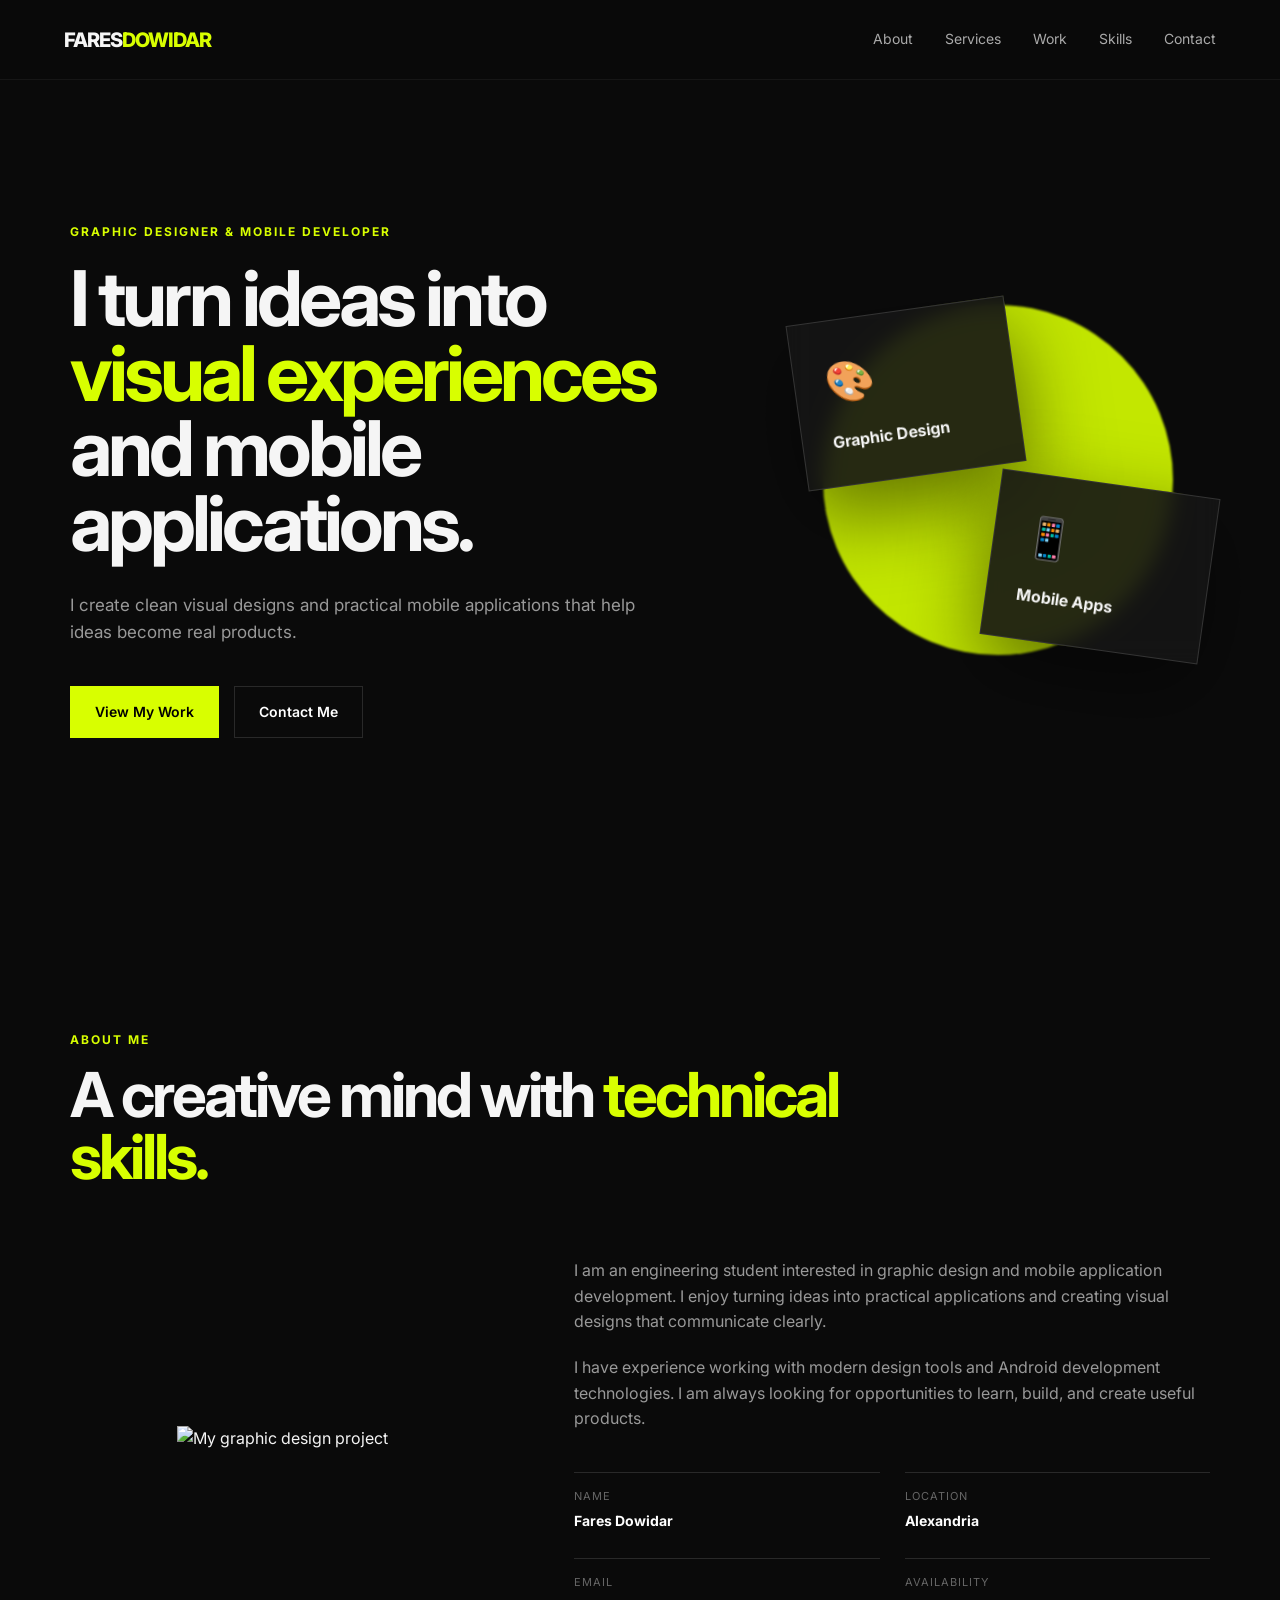
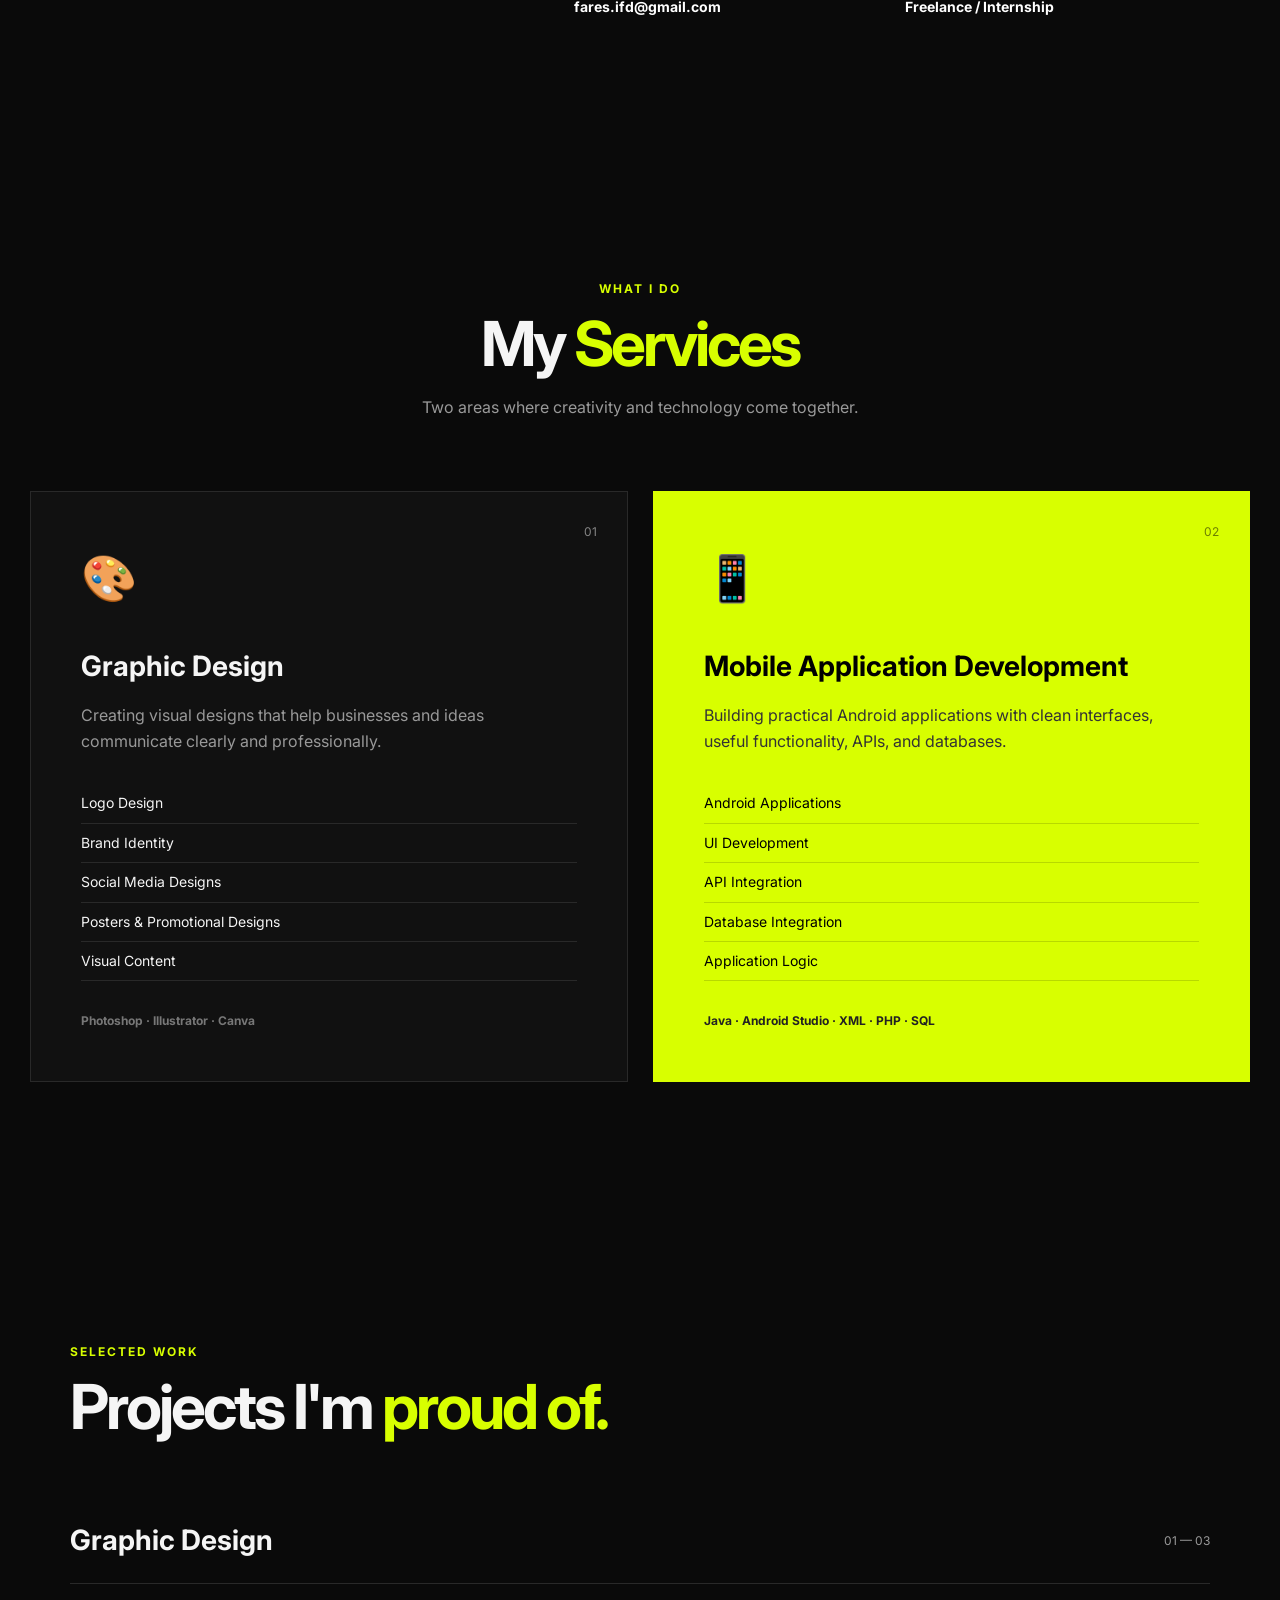
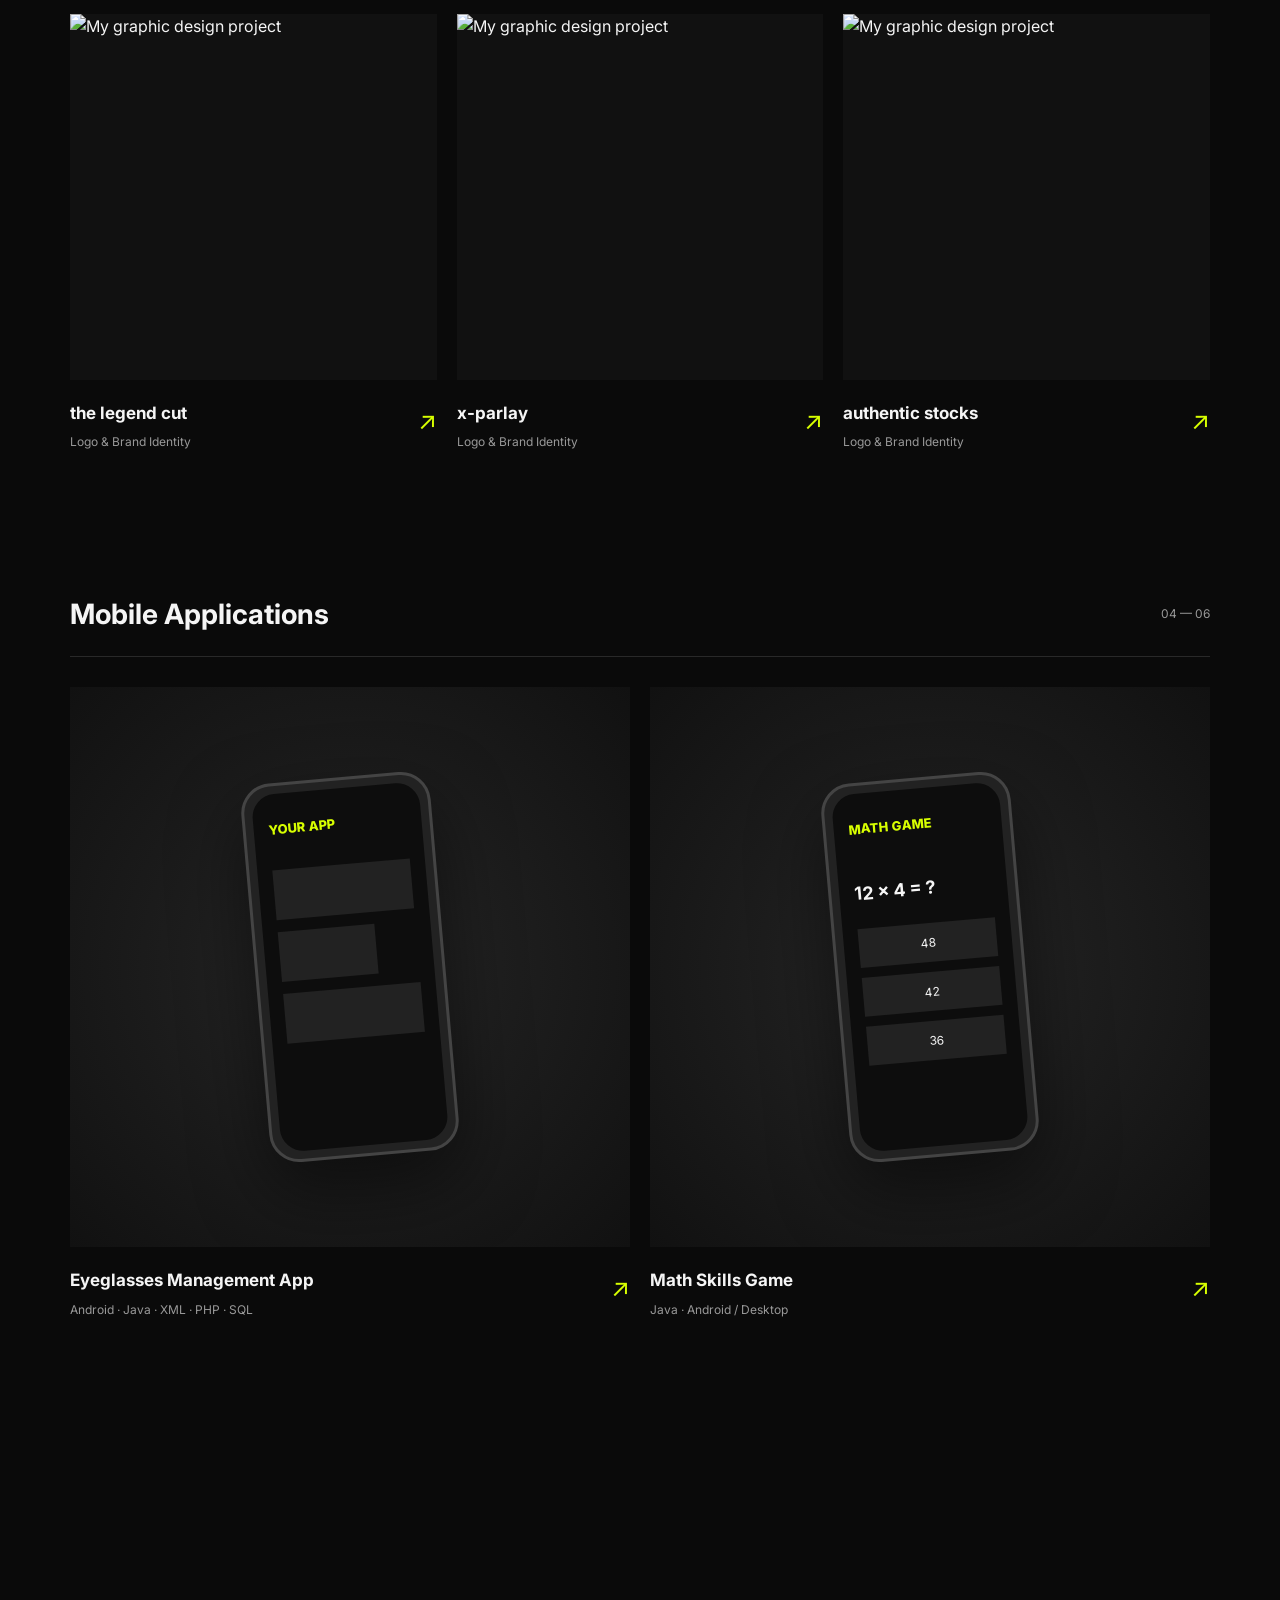
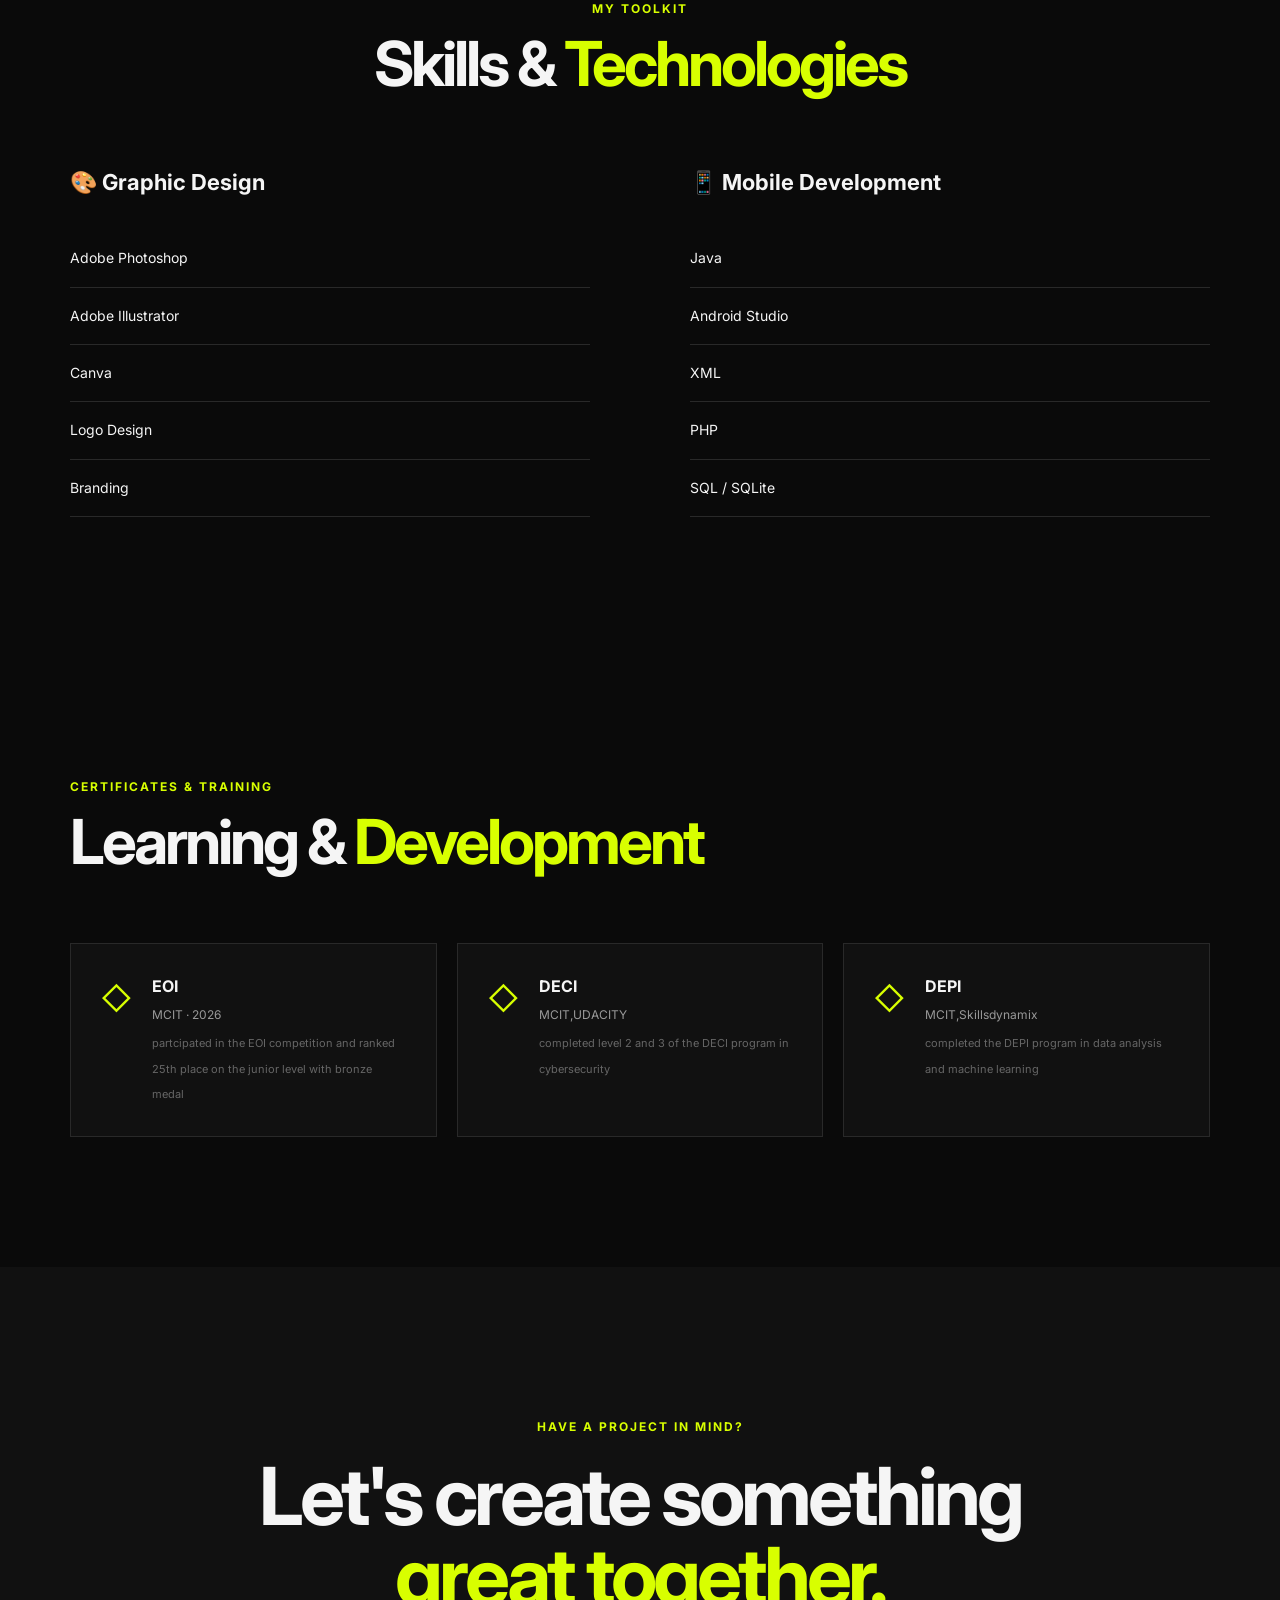
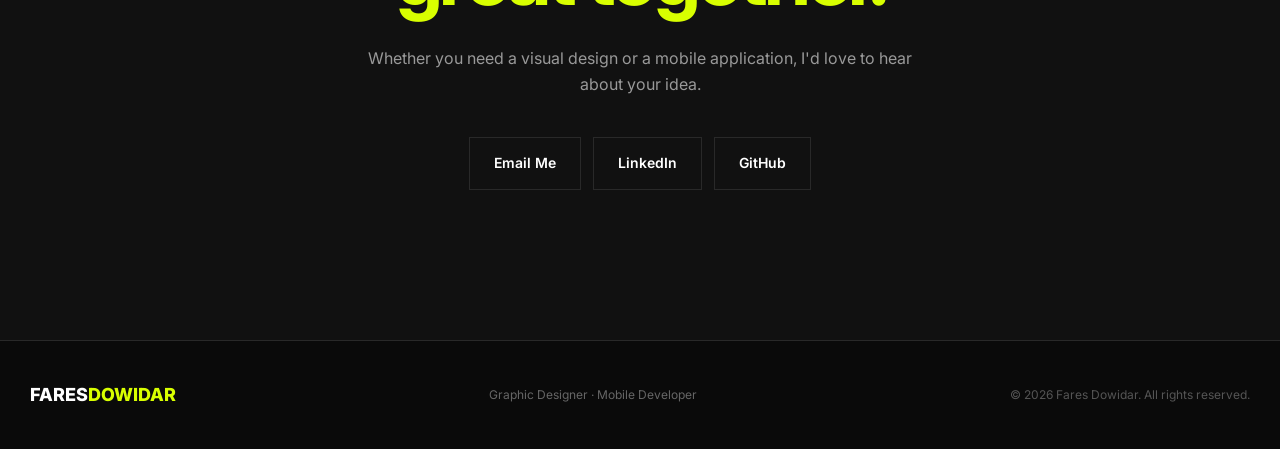
==== index.html @ 4a387d9c "Add files via upload" ====
<!DOCTYPE html>
<html lang="en">
<head>
    <meta charset="UTF-8">
    <meta name="viewport" content="width=device-width, initial-scale=1.0">

    <title>Your Name | Graphic Designer & Mobile Developer</title>

    <meta
        name="description"
        content="Portfolio of a Graphic Designer and Mobile Application Developer."
    >

    <link rel="stylesheet" href="style.css">

    <!-- Google Font -->
    <link rel="preconnect" href="https://fonts.googleapis.com">
    <link rel="preconnect" href="https://fonts.gstatic.com" crossorigin>
    <link
        href="https://fonts.googleapis.com/css2?family=Inter:wght@400;500;600;700;800&display=swap"
        rel="stylesheet"
    >
</head>

<body>

<!-- ================= NAVBAR ================= -->

<header class="navbar">

    <a href="#home" class="logo">
        FARES<span>DOWIDAR</span>
    </a>

    <nav id="nav-menu">
        <a href="#about">About</a>
        <a href="#services">Services</a>
        <a href="#work">Work</a>
        <a href="#skills">Skills</a>
        <a href="#contact">Contact</a>
    </nav>

    <button class="menu-btn" id="menu-btn">
        ☰
    </button>

</header>


<!-- ================= HERO ================= -->

<section class="hero" id="home">

    <div class="hero-content">

        <p class="hero-label">
            GRAPHIC DESIGNER & MOBILE DEVELOPER
        </p>

        <h1>
            I turn ideas into
            <span>visual experiences</span>
            and mobile applications.
        </h1>

        <p class="hero-description">
            I create clean visual designs and practical mobile applications
            that help ideas become real products.
        </p>

        <div class="hero-buttons">
            <a href="#work" class="btn primary-btn">
                View My Work
            </a>

            <a href="#contact" class="btn secondary-btn">
                Contact Me
            </a>
        </div>

    </div>


    <div class="hero-visual">

        <div class="visual-card card-one">
            <div class="card-icon">🎨</div>
            <p>Graphic Design</p>
        </div>

        <div class="visual-card card-two">
            <div class="card-icon">📱</div>
            <p>Mobile Apps</p>
        </div>

        <div class="hero-circle"></div>

    </div>

</section>


<!-- ================= ABOUT ================= -->

<section class="section about" id="about">

    <div class="section-heading">
        <p class="section-label">ABOUT ME</p>

        <h2>
            A creative mind with
            <span>technical skills.</span>
        </h2>
    </div>


    <div class="about-content">

        <div class="about-image">
            <img src="C:\Users\fares\Desktop\over\imgs\294503077_721115969182712_6656905349977110721_n.jpg" alt="My graphic design project">

        </div>


        <div class="about-text">

            <p>
                I am an engineering student interested in graphic design
                and mobile application development. I enjoy turning ideas
                into practical applications and creating visual designs
                that communicate clearly.
            </p>

            <p>
                I have experience working with modern design tools and
                Android development technologies. I am always looking for
                opportunities to learn, build, and create useful products.
            </p>


            <div class="about-info">

                <div>
                    <span>Name</span>
                    <strong>Fares Dowidar</strong>
                </div>

                <div>
                    <span>Location</span>
                    <strong>Alexandria</strong>
                </div>

                <div>
                    <span>Email</span>
                    <strong>fares.ifd@gmail.com</strong>
                </div>

                <div>
                    <span>Availability</span>
                    <strong>Freelance / Internship</strong>
                </div>

            </div>

        </div>

    </div>

</section>


<!-- ================= SERVICES ================= -->

<section class="section services" id="services">

    <div class="section-heading center">

        <p class="section-label">WHAT I DO</p>

        <h2>
            My <span>Services</span>
        </h2>

        <p>
            Two areas where creativity and technology come together.
        </p>

    </div>


    <div class="services-grid">

        <!-- DESIGN -->

        <article class="service-card">

            <div class="service-number">
                01
            </div>

            <div class="service-icon">
                🎨
            </div>

            <h3>
                Graphic Design
            </h3>

            <p>
                Creating visual designs that help businesses and ideas
                communicate clearly and professionally.
            </p>

            <ul>
                <li>Logo Design</li>
                <li>Brand Identity</li>
                <li>Social Media Designs</li>
                <li>Posters & Promotional Designs</li>
                <li>Visual Content</li>
            </ul>

            <div class="tools">
                Photoshop · Illustrator · Canva
            </div>

        </article>


        <!-- DEVELOPMENT -->

        <article class="service-card featured-service">

            <div class="service-number">
                02
            </div>

            <div class="service-icon">
                📱
            </div>

            <h3>
                Mobile Application Development
            </h3>

            <p>
                Building practical Android applications with clean interfaces,
                useful functionality, APIs, and databases.
            </p>

            <ul>
                <li>Android Applications</li>
                <li>UI Development</li>
                <li>API Integration</li>
                <li>Database Integration</li>
                <li>Application Logic</li>
            </ul>

            <div class="tools">
                Java · Android Studio · XML · PHP · SQL
            </div>

        </article>

    </div>

</section>


<!-- ================= WORK ================= -->

<section class="section work" id="work">

    <div class="section-heading">

        <p class="section-label">
            SELECTED WORK
        </p>

        <h2>
            Projects I'm <span>proud of.</span>
        </h2>

    </div>


    <!-- DESIGN PROJECTS -->

    <div class="work-category">

        <div class="category-header">

            <h3>
                Graphic Design
            </h3>

            <span>
                01 — 03
            </span>

        </div>


        <div class="projects-grid design-projects">


            <!-- PROJECT 1 -->

            <article class="project-card">

                <div class="project-image">

                        <img src="C:\Users\fares\Desktop\over\imgs\Mockup_of_Shining_Metallic_Logo_on_Stone_Wall.jpg" alt="My graphic design project">


                    <div class="project-overlay">
                        <span>View Project →</span>
                    </div>

                </div>
                

                <div class="project-info">

                    <div>
                        <h3>
                            the legend cut
                        </h3>

                        <p>
                            Logo & Brand Identity
                        </p>
                    </div>

                    <span class="project-arrow">
                        ↗
                    </span>

                </div>

            </article>


            <!-- PROJECT 2 -->

            <article class="project-card">

                <div class="project-image">

                        <img src="C:\Users\fares\Desktop\over\imgs\Untitled-1-[Recovered].jpg" alt="My graphic design project">


                    <div class="project-overlay">
                        <span>View Project →</span>
                    </div>

                </div>

                <div class="project-info">

                    <div>
                        <h3>
                            x-parlay
                        </h3>

                        <p>
                            Logo & Brand Identity
                        </p>
                    </div>

                    <span class="project-arrow">
                        ↗
                    </span>

                </div>

            </article>


            <!-- PROJECT 3 -->

            <article class="project-card">

                <div class="project-image">

                        <img src="C:\Users\fares\Desktop\over\imgs\h04a copy.jpg" alt="My graphic design project">


                    <div class="project-overlay">
                        <span>View Project →</span>
                    </div>

                </div>

                <div class="project-info">

                    <div>
                        <h3>
                            authentic stocks
                        </h3>

                        <p>
                            Logo & Brand Identity
                        </p>
                    </div>

                    <span class="project-arrow">
                        ↗
                    </span>

                </div>

            </article>

        </div>

    </div>


    <!-- MOBILE PROJECTS -->

    <div class="work-category mobile-category">

        <div class="category-header">

            <h3>
                Mobile Applications
            </h3>

            <span>
                04 — 06
            </span>

        </div>


        <div class="projects-grid mobile-projects">


            <!-- APP 1 -->

            <article class="project-card large-project">

                <div class="project-image app-image">

                    <div class="phone-mockup">

                        <div class="phone-screen">

                            <div class="mockup-title">
                                YOUR APP
                            </div>

                            <div class="mockup-box"></div>
                            <div class="mockup-box small"></div>
                            <div class="mockup-box"></div>

                        </div>

                    </div>

                </div>

                <div class="project-info">

                    <div>

                        <h3>
                            Eyeglasses Management App
                        </h3>

                        <p>
                            Android · Java · XML · PHP · SQL
                        </p>

                    </div>

                    <span class="project-arrow">
                        ↗
                    </span>

                </div>

            </article>


            <!-- APP 2 -->

            <article class="project-card large-project">

                <div class="project-image app-image">

                    <div class="phone-mockup">

                        <div class="phone-screen">

                            <div class="mockup-title">
                                MATH GAME
                            </div>

                            <div class="math-question">
                                12 × 4 = ?
                            </div>

                            <div class="answer">
                                48
                            </div>

                            <div class="answer">
                                42
                            </div>

                            <div class="answer">
                                36
                            </div>

                        </div>

                    </div>

                </div>

                <div class="project-info">

                    <div>

                        <h3>
                            Math Skills Game
                        </h3>

                        <p>
                            Java · Android / Desktop
                        </p>

                    </div>

                    <span class="project-arrow">
                        ↗
                    </span>

                </div>

            </article>

        </div>

    </div>

</section>


<!-- ================= SKILLS ================= -->

<section class="section skills" id="skills">

    <div class="section-heading center">

        <p class="section-label">
            MY TOOLKIT
        </p>

        <h2>
            Skills & <span>Technologies</span>
        </h2>

    </div>


    <div class="skills-container">


        <!-- DESIGN -->

        <div class="skill-group">

            <h3>
                🎨 Graphic Design
            </h3>

            <div class="skill-list">

                <div class="skill">
                    <span>Adobe Photoshop</span>
                </div>

                <div class="skill">
                    <span>Adobe Illustrator</span>
                </div>

                <div class="skill">
                    <span>Canva</span>
                </div>

                <div class="skill">
                    <span>Logo Design</span>
                </div>

                <div class="skill">
                    <span>Branding</span>
                </div>

            </div>

        </div>


        <!-- DEVELOPMENT -->

        <div class="skill-group">

            <h3>
                📱 Mobile Development
            </h3>

            <div class="skill-list">

                <div class="skill">
                    <span>Java</span>
                </div>

                <div class="skill">
                    <span>Android Studio</span>
                </div>

                <div class="skill">
                    <span>XML</span>
                </div>

                <div class="skill">
                    <span>PHP</span>
                </div>

                <div class="skill">
                    <span>SQL / SQLite</span>
                </div>

            </div>

        </div>

    </div>

</section>


<!-- ================= CERTIFICATES ================= -->

<section class="section certificates">

    <div class="section-heading">

        <p class="section-label">
            CERTIFICATES & TRAINING
        </p>

        <h2>
            Learning & <span>Development</span>
        </h2>

    </div>


    <div class="certificate-grid">

        <div class="certificate-card">

            <div class="certificate-icon">
                ◇
            </div>

            <div>

                <h3>
                    EOI
                </h3>

                <p>
                    MCIT · 2026
                </p>

                <span>
                    partcipated in the EOI competition and ranked 25th place on the junior level with bronze medal
                </span>

            </div>

        </div>


        <div class="certificate-card">

            <div class="certificate-icon">
                ◇
            </div>

            <div>

                <h3>
                    DECI
                </h3>

                <p>
                    MCIT,UDACITY
                </p>

                <span>
                    completed level 2 and 3 of the DECI program in cybersecurity
                </span>

            </div>

        </div>


        <div class="certificate-card">

            <div class="certificate-icon">
                ◇
            </div>

            <div>

                <h3>
                    DEPI
                </h3>

                <p>
                    MCIT,Skillsdynamix
                </p>

                <span>
                    completed the DEPI program in data analysis and machine learning
                </span>

            </div>

        </div>

    </div>

</section>


<!-- ================= CONTACT ================= -->

<section class="contact" id="contact">

    <div class="contact-inner">

        <p class="section-label">
            HAVE A PROJECT IN MIND?
        </p>

        <h2>
            Let's create something
            <span>great together.</span>
        </h2>

        <p>
            Whether you need a visual design or a mobile application,
            I'd love to hear about your idea.
        </p>


        <div class="contact-buttons">

            <a
                href="mailto:fares.ifd@gmail.com"
                class="btn secondary-btn"
            >
                Email Me
            </a>

            <a
                href="https://www.linkedin.com/in/fares-dowidar-58122125b/"
                target="_blank"
                class="btn secondary-btn"
            >
                LinkedIn
            </a>

            <a
                href="https://github.com/faresifd"
                target="_blank"
                class="btn secondary-btn"
            >
                GitHub
            </a>

        </div>

    </div>

</section>


<!-- ================= FOOTER ================= -->

<footer>

    <div class="footer-logo">
        FARES<span>DOWIDAR</span>
    </div>

    <p>
        Graphic Designer · Mobile Developer
    </p>

    <p class="copyright">
        © 2026 Fares Dowidar. All rights reserved.
    </p>

</footer>


<script src="script.js"></script>

</body>
</html>
---- style.css ----
/* =========================
   RESET
========================= */

* {
    margin: 0;
    padding: 0;
    box-sizing: border-box;
}

html {
    scroll-behavior: smooth;
}

body {
    font-family: "Inter", sans-serif;
    background: #0a0a0a;
    color: #f5f5f5;
    line-height: 1.6;
}

a {
    color: inherit;
    text-decoration: none;
}

button {
    font-family: inherit;
}


/* =========================
   VARIABLES
========================= */

:root {
    --background: #0a0a0a;
    --surface: #111111;
    --surface-2: #171717;
    --border: #292929;

    --text: #f5f5f5;
    --muted: #999999;

    --accent: #d8ff00;

    --max-width: 1200px;
}


/* =========================
   NAVBAR
========================= */

.navbar {
    position: fixed;
    top: 0;
    left: 0;

    width: 100%;

    height: 80px;

    display: flex;
    align-items: center;
    justify-content: space-between;

    padding: 0 5%;

    background: rgba(10, 10, 10, 0.85);

    backdrop-filter: blur(15px);

    border-bottom: 1px solid rgba(255,255,255,0.05);

    z-index: 1000;
}

.logo {
    font-size: 20px;
    font-weight: 800;
    letter-spacing: -1px;
}

.logo span,
.footer-logo span {
    color: var(--accent);
}

.navbar nav {
    display: flex;
    gap: 32px;
}

.navbar nav a {
    color: #aaa;
    font-size: 14px;

    transition: 0.3s;
}

.navbar nav a:hover {
    color: var(--accent);
}

.menu-btn {
    display: none;

    background: none;
    border: none;

    color: white;

    font-size: 25px;

    cursor: pointer;
}


/* =========================
   HERO
========================= */

.hero {
    min-height: 100vh;

    max-width: var(--max-width);

    margin: auto;

    padding: 160px 30px 100px;

    display: grid;

    grid-template-columns: 1.2fr 0.8fr;

    align-items: center;

    gap: 80px;
}

.hero-label,
.section-label {
    color: var(--accent);

    font-size: 12px;

    font-weight: 700;

    letter-spacing: 2px;
}

.hero h1 {
    margin-top: 20px;

    font-size: clamp(45px, 6vw, 82px);

    line-height: 0.98;

    letter-spacing: -4px;

    max-width: 800px;
}

.hero h1 span,
.section-heading h2 span,
.contact h2 span {
    color: var(--accent);
}

.hero-description {
    max-width: 580px;

    margin-top: 30px;

    color: var(--muted);

    font-size: 17px;
}

.hero-buttons {
    display: flex;

    gap: 15px;

    margin-top: 40px;
}


/* =========================
   BUTTONS
========================= */

.btn {
    display: inline-flex;

    align-items: center;
    justify-content: center;

    padding: 14px 24px;

    border: 1px solid var(--border);

    font-size: 14px;

    font-weight: 600;

    transition: 0.3s;
}

.primary-btn {
    background: var(--accent);

    color: #000;

    border-color: var(--accent);
}

.primary-btn:hover {
    transform: translateY(-3px);
}

.secondary-btn {
    color: white;
}

.secondary-btn:hover {
    border-color: var(--accent);

    color: var(--accent);
}


/* =========================
   HERO VISUAL
========================= */

.hero-visual {
    height: 500px;

    position: relative;
}

.hero-circle {
    position: absolute;

    width: 350px;
    height: 350px;

    border-radius: 50%;

    background: var(--accent);

    top: 50%;
    left: 50%;

    transform: translate(-50%, -50%);

    filter: blur(1px);

    opacity: 0.9;
}

.visual-card {
    position: absolute;

    z-index: 2;

    width: 220px;

    padding: 30px;

    background: rgba(20,20,20,0.9);

    border: 1px solid #333;

    backdrop-filter: blur(10px);

    box-shadow: 0 30px 80px rgba(0,0,0,0.5);
}

.card-one {
    top: 80px;
    left: 10px;

    transform: rotate(-8deg);
}

.card-two {
    right: 0;
    bottom: 80px;

    transform: rotate(8deg);
}

.card-icon {
    font-size: 40px;

    margin-bottom: 15px;
}

.visual-card p {
    font-weight: 700;
}


/* =========================
   SECTIONS
========================= */

.section {
    max-width: var(--max-width);

    margin: auto;

    padding: 130px 30px;
}

.section-heading {
    max-width: 800px;

    margin-bottom: 70px;
}

.section-heading.center {
    text-align: center;

    margin-left: auto;
    margin-right: auto;
}

.section-heading h2 {
    margin-top: 15px;

    font-size: clamp(38px, 5vw, 62px);

    line-height: 1;

    letter-spacing: -3px;
}

.section-heading > p:last-child {
    color: var(--muted);

    margin-top: 20px;
}


/* =========================
   ABOUT
========================= */

.about-content {
    display: grid;

    grid-template-columns: 0.8fr 1.2fr;

    gap: 80px;

    align-items: center;
}

.about-image {
    display: flex;

    justify-content: center;
}

.image-placeholder {
    width: 100%;

    min-height: 350px;

    display: flex;

    align-items: center;
    justify-content: center;

    text-align: center;

    background: var(--surface);

    border: 1px solid var(--border);

    color: #555;

    font-size: 24px;

    font-weight: 800;

    letter-spacing: 3px;
}

.about-text {
    color: var(--muted);

    font-size: 16px;
}

.about-text p + p {
    margin-top: 20px;
}

.about-info {
    margin-top: 40px;

    display: grid;

    grid-template-columns: 1fr 1fr;

    gap: 25px;
}

.about-info div {
    border-top: 1px solid var(--border);

    padding-top: 15px;
}

.about-info span {
    display: block;

    font-size: 11px;

    color: #666;

    text-transform: uppercase;

    letter-spacing: 1px;
}

.about-info strong {
    display: block;

    margin-top: 5px;

    color: white;

    font-size: 14px;
}


/* =========================
   SERVICES
========================= */

.services {
    max-width: 1300px;
}

.services-grid {
    display: grid;

    grid-template-columns: 1fr 1fr;

    gap: 25px;
}

.service-card {
    position: relative;

    padding: 50px;

    background: var(--surface);

    border: 1px solid var(--border);

    transition: 0.4s;
}

.service-card:hover {
    transform: translateY(-8px);

    border-color: #555;
}

.featured-service {
    background: var(--accent);

    color: black;

    border-color: var(--accent);
}

.service-number {
    position: absolute;

    top: 30px;
    right: 30px;

    font-size: 12px;

    opacity: 0.5;
}

.service-icon {
    font-size: 45px;

    margin-bottom: 30px;
}

.service-card h3 {
    font-size: 28px;

    margin-bottom: 15px;
}

.service-card > p {
    color: #999;

    max-width: 500px;
}

.featured-service > p {
    color: #333;
}

.service-card ul {
    margin-top: 30px;

    list-style: none;
}

.service-card li {
    padding: 8px 0;

    border-bottom: 1px solid rgba(255,255,255,0.1);

    font-size: 14px;
}

.featured-service li {
    border-color: rgba(0,0,0,0.15);
}

.tools {
    margin-top: 30px;

    font-size: 12px;

    font-weight: 700;

    color: #777;
}

.featured-service .tools {
    color: #222;
}


/* =========================
   WORK
========================= */

.work-category {
    margin-top: 80px;
}

.category-header {
    display: flex;

    justify-content: space-between;

    align-items: center;

    margin-bottom: 30px;

    border-bottom: 1px solid var(--border);

    padding-bottom: 20px;
}

.category-header h3 {
    font-size: 28px;
}

.category-header span {
    color: var(--muted);

    font-size: 12px;
}

.projects-grid {
    display: grid;

    grid-template-columns: repeat(3, 1fr);

    gap: 20px;
}

.project-card {
    cursor: pointer;
}

.project-image {
    position: relative;

    overflow: hidden;

    background: var(--surface);

    aspect-ratio: 1 / 1;
}

.project-image .image-placeholder {
    height: 100%;

    min-height: 0;

    transition: 0.5s;
}

.project-card:hover .image-placeholder {
    transform: scale(1.05);
}

.project-overlay {
    position: absolute;

    inset: 0;

    display: flex;

    align-items: flex-end;

    padding: 25px;

    background: linear-gradient(
        transparent,
        rgba(0,0,0,0.8)
    );

    opacity: 0;

    transition: 0.3s;
}

.project-card:hover .project-overlay {
    opacity: 1;
}

.project-overlay span {
    color: var(--accent);

    font-weight: 700;
}

.project-info {
    display: flex;

    justify-content: space-between;

    padding: 20px 0;
}

.project-info h3 {
    font-size: 17px;
}

.project-info p {
    margin-top: 5px;

    color: var(--muted);

    font-size: 12px;
}

.project-arrow {
    font-size: 25px;

    color: var(--accent);
}


/* =========================
   MOBILE PROJECTS
========================= */

.mobile-category {
    margin-top: 120px;
}

.mobile-projects {
    grid-template-columns: 1fr 1fr;
}

.app-image {
    min-height: 500px;

    display: flex;

    align-items: center;
    justify-content: center;

    background:
        radial-gradient(
            circle at center,
            #262626,
            #111
        );
}

.phone-mockup {
    width: 190px;

    height: 380px;

    padding: 8px;

    border-radius: 30px;

    background: #222;

    border: 3px solid #444;

    box-shadow: 0 30px 70px rgba(0,0,0,0.5);

    transform: rotate(-5deg);

    transition: 0.5s;
}

.project-card:hover .phone-mockup {
    transform: rotate(0deg) scale(1.05);
}

.phone-screen {
    height: 100%;

    border-radius: 23px;

    padding: 25px 15px;

    background: #0d0d0d;
}

.mockup-title {
    color: var(--accent);

    font-weight: 800;

    font-size: 13px;

    margin-bottom: 30px;
}

.mockup-box {
    height: 50px;

    margin-bottom: 12px;

    background: #222;
}

.mockup-box.small {
    width: 70%;
}

.math-question {
    margin: 40px 0 20px;

    font-size: 18px;

    font-weight: 700;
}

.answer {
    padding: 10px;

    margin-top: 10px;

    background: #222;

    text-align: center;

    font-size: 12px;
}


/* =========================
   SKILLS
========================= */

.skills-container {
    display: grid;

    grid-template-columns: 1fr 1fr;

    gap: 100px;
}

.skill-group h3 {
    font-size: 22px;

    margin-bottom: 30px;
}

.skill {
    display: flex;

    justify-content: space-between;

    padding: 17px 0;

    border-bottom: 1px solid var(--border);

    font-size: 14px;
}

.skill-level {
    color: var(--accent);

    font-size: 11px;
}


/* =========================
   CERTIFICATES
========================= */

.certificate-grid {
    display: grid;

    grid-template-columns: repeat(3, 1fr);

    gap: 20px;
}

.certificate-card {
    display: flex;

    gap: 20px;

    padding: 30px;

    background: var(--surface);

    border: 1px solid var(--border);
}

.certificate-icon {
    color: var(--accent);

    font-size: 30px;
}

.certificate-card h3 {
    font-size: 16px;
}

.certificate-card p {
    color: var(--muted);

    font-size: 12px;

    margin: 5px 0;
}

.certificate-card span {
    color: #666;

    font-size: 11px;
}


/* =========================
   CONTACT
========================= */

.contact {
    padding: 150px 30px;

    background: var(--surface);

    text-align: center;
}

.contact-inner {
    max-width: 900px;

    margin: auto;
}

.contact h2 {
    margin-top: 20px;

    font-size: clamp(45px, 7vw, 80px);

    line-height: 1;

    letter-spacing: -4px;
}

.contact-inner > p:not(.section-label) {
    max-width: 550px;

    margin: 30px auto;

    color: var(--muted);
}

.contact-buttons {
    display: flex;

    justify-content: center;

    flex-wrap: wrap;

    gap: 12px;

    margin-top: 40px;
}


/* =========================
   FOOTER
========================= */

footer {
    padding: 40px 30px;

    display: flex;

    align-items: center;

    justify-content: space-between;

    gap: 20px;

    border-top: 1px solid var(--border);

    color: #666;

    font-size: 12px;
}

.footer-logo {
    color: white;

    font-size: 18px;

    font-weight: 800;
}

.copyright {
    color: #555;
}


/* =========================
   RESPONSIVE
========================= */

@media (max-width: 900px) {

    .navbar nav {
        position: absolute;

        top: 80px;
        left: 0;

        width: 100%;

        display: none;

        flex-direction: column;

        gap: 0;

        background: #0a0a0a;

        border-bottom: 1px solid var(--border);
    }

    .navbar nav.active {
        display: flex;
    }

    .navbar nav a {
        padding: 18px 30px;

        border-bottom: 1px solid var(--border);
    }

    .menu-btn {
        display: block;
    }


    .hero {
        grid-template-columns: 1fr;

        text-align: center;

        padding-top: 140px;
    }

    .hero-description {
        margin-left: auto;
        margin-right: auto;
    }

    .hero-buttons {
        justify-content: center;
    }

    .hero-visual {
        height: 400px;
    }


    .about-content {
        grid-template-columns: 1fr;

        gap: 50px;
    }


    .services-grid {
        grid-template-columns: 1fr;
    }


    .projects-grid {
        grid-template-columns: 1fr 1fr;
    }


    .skills-container {
        grid-template-columns: 1fr;

        gap: 60px;
    }


    .certificate-grid {
        grid-template-columns: 1fr;
    }

}


@media (max-width: 600px) {

    .navbar {
        height: 70px;
    }

    .hero {
        padding: 120px 20px 80px;
    }

    .hero h1 {
        font-size: 48px;

        letter-spacing: -2px;
    }

    .hero-visual {
        height: 350px;
    }

    .hero-circle {
        width: 250px;
        height: 250px;
    }

    .visual-card {
        width: 160px;

        padding: 20px;
    }


    .section {
        padding: 90px 20px;
    }

    .section-heading h2 {
        font-size: 40px;

        letter-spacing: -2px;
    }


    .service-card {
        padding: 30px;
    }


    .projects-grid {
        grid-template-columns: 1fr;
    }

    .mobile-projects {
        grid-template-columns: 1fr;
    }


    .about-info {
        grid-template-columns: 1fr;
    }


    .contact {
        padding: 100px 20px;
    }

    .contact h2 {
        font-size: 48px;

        letter-spacing: -2px;
    }


    footer {
        flex-direction: column;

        text-align: center;
    }

}
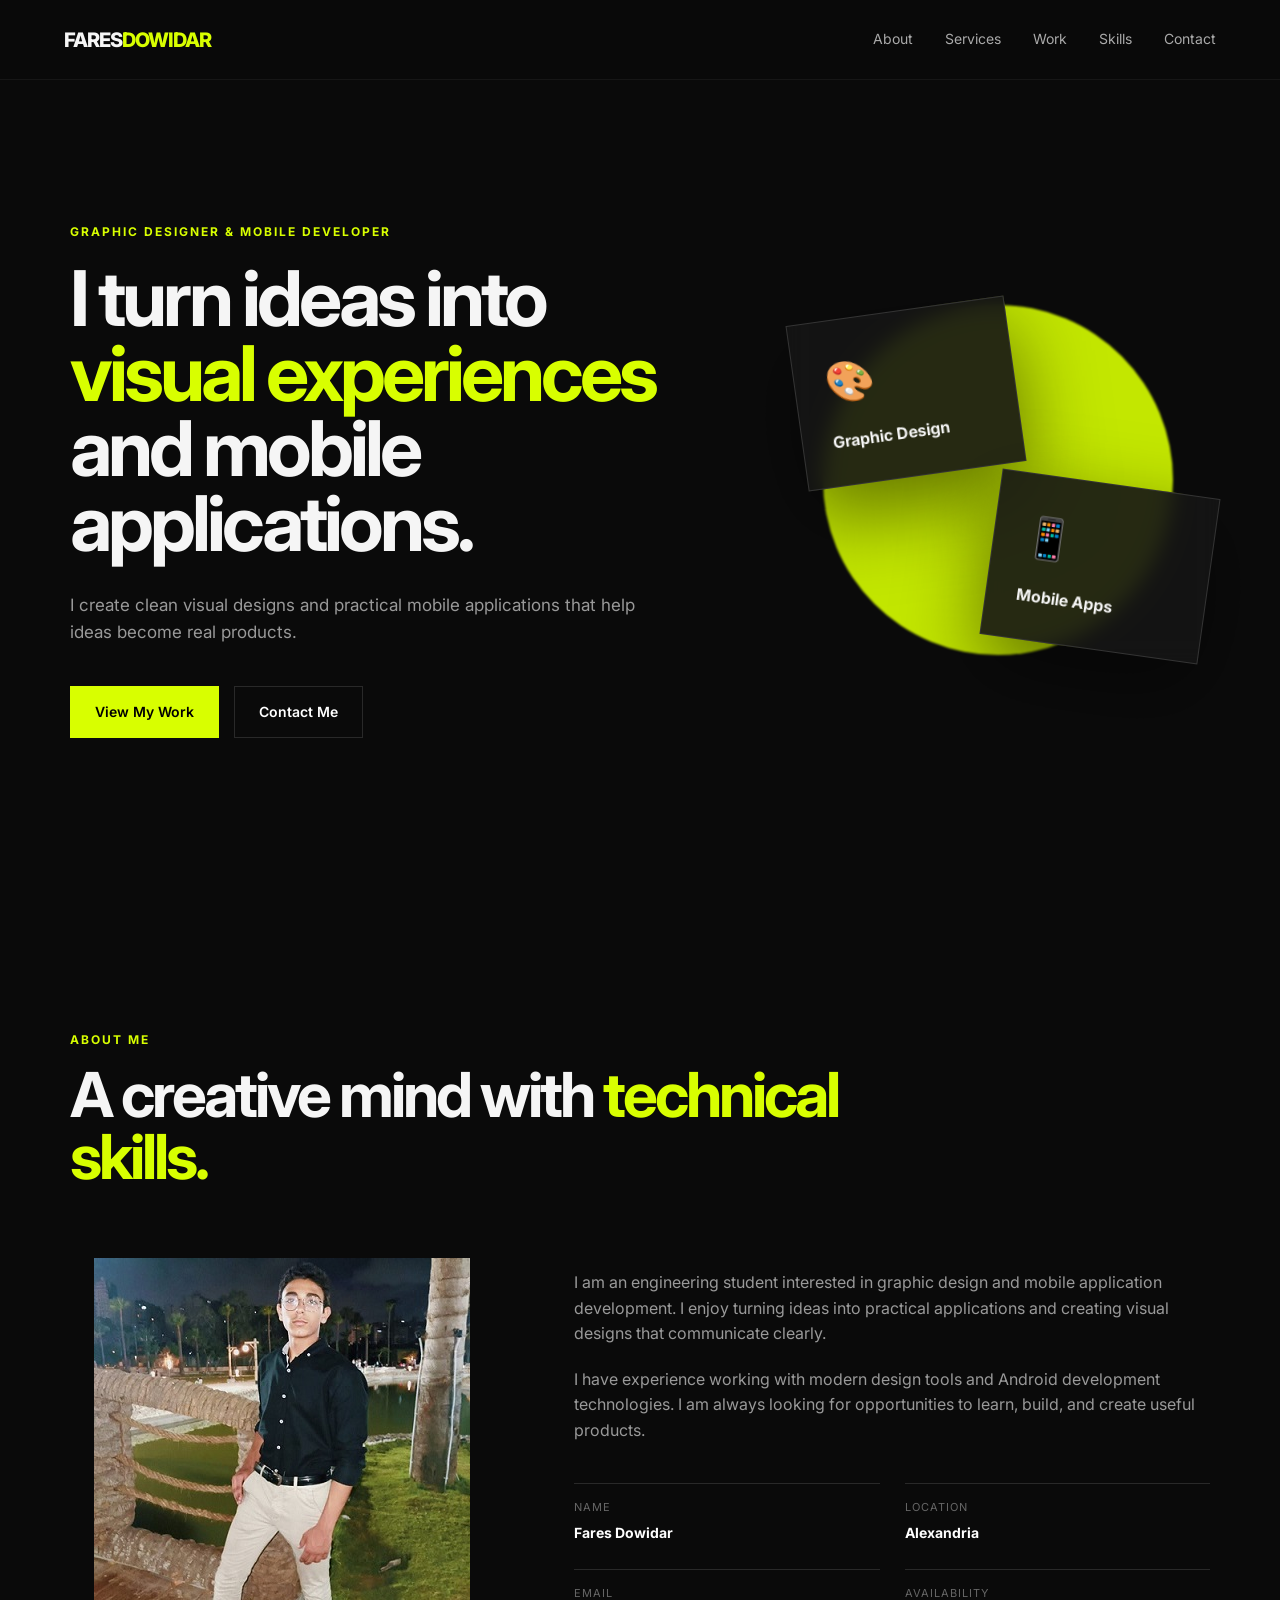
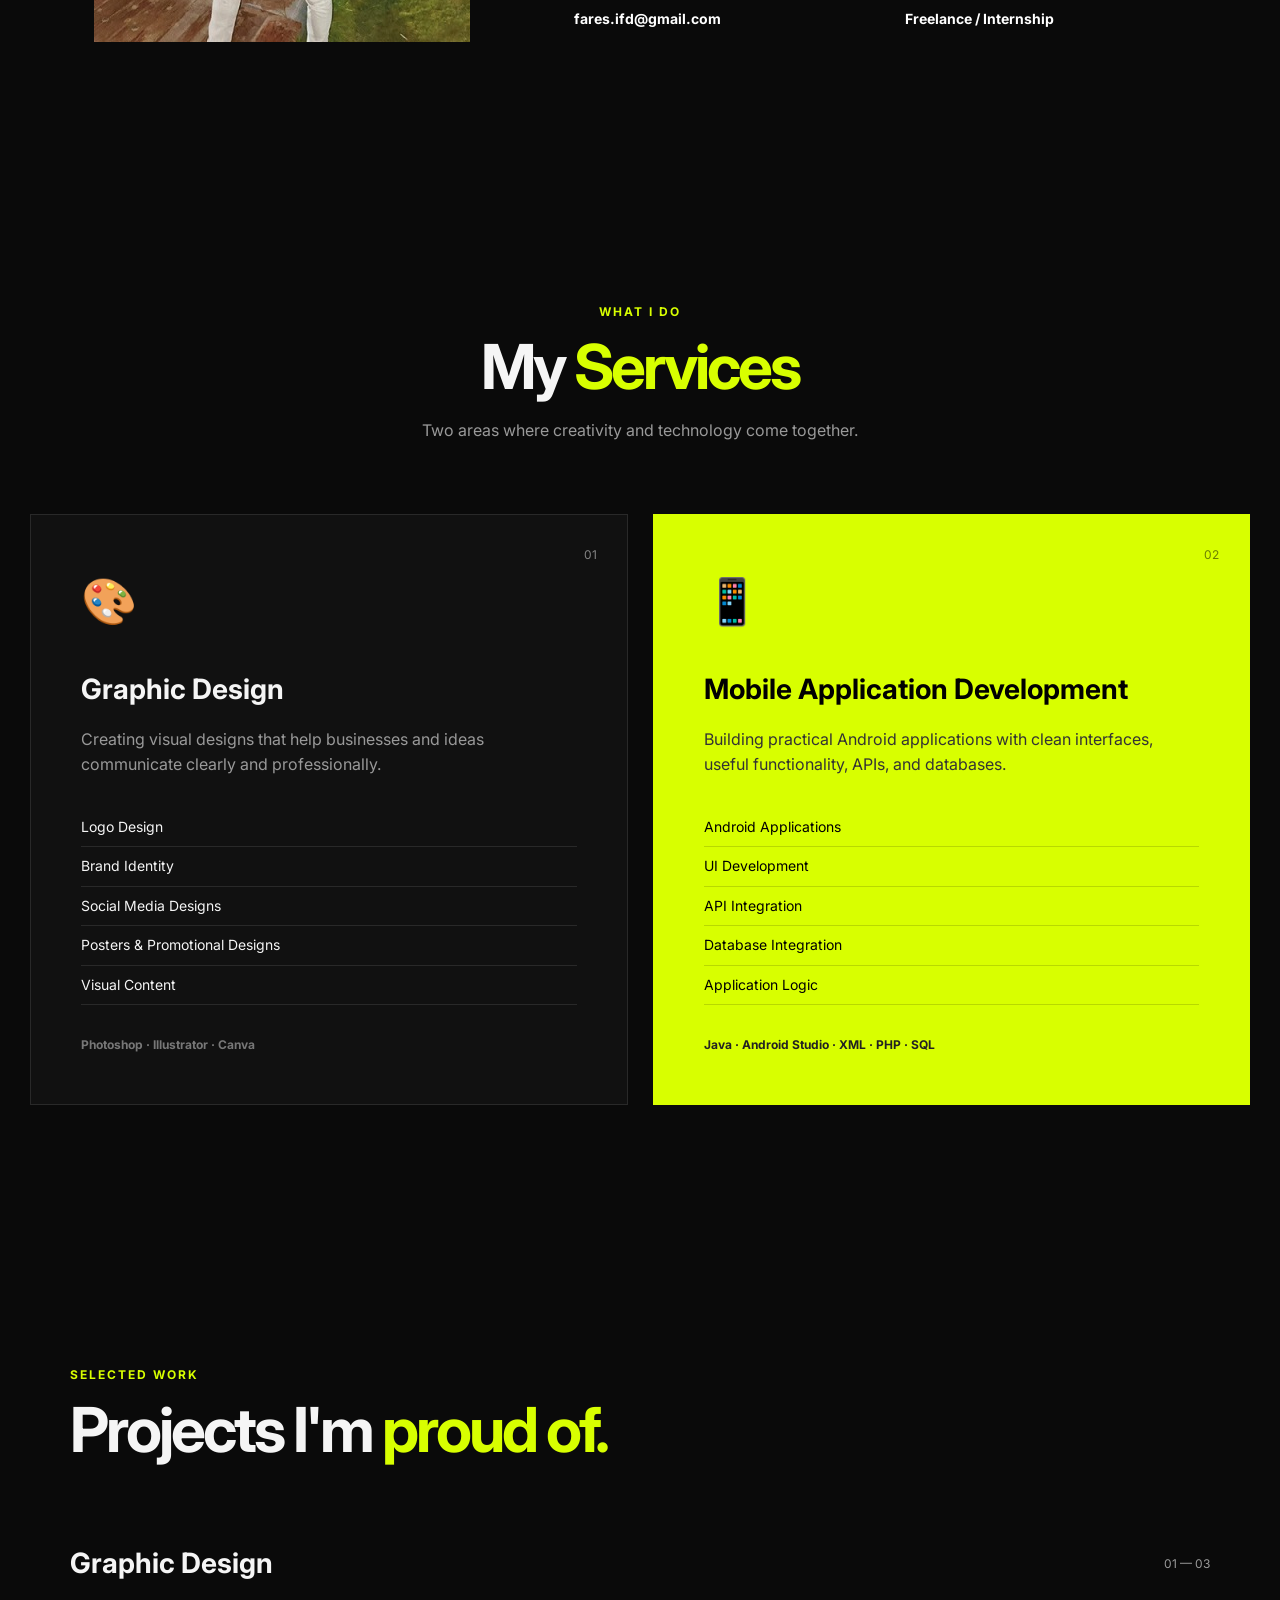
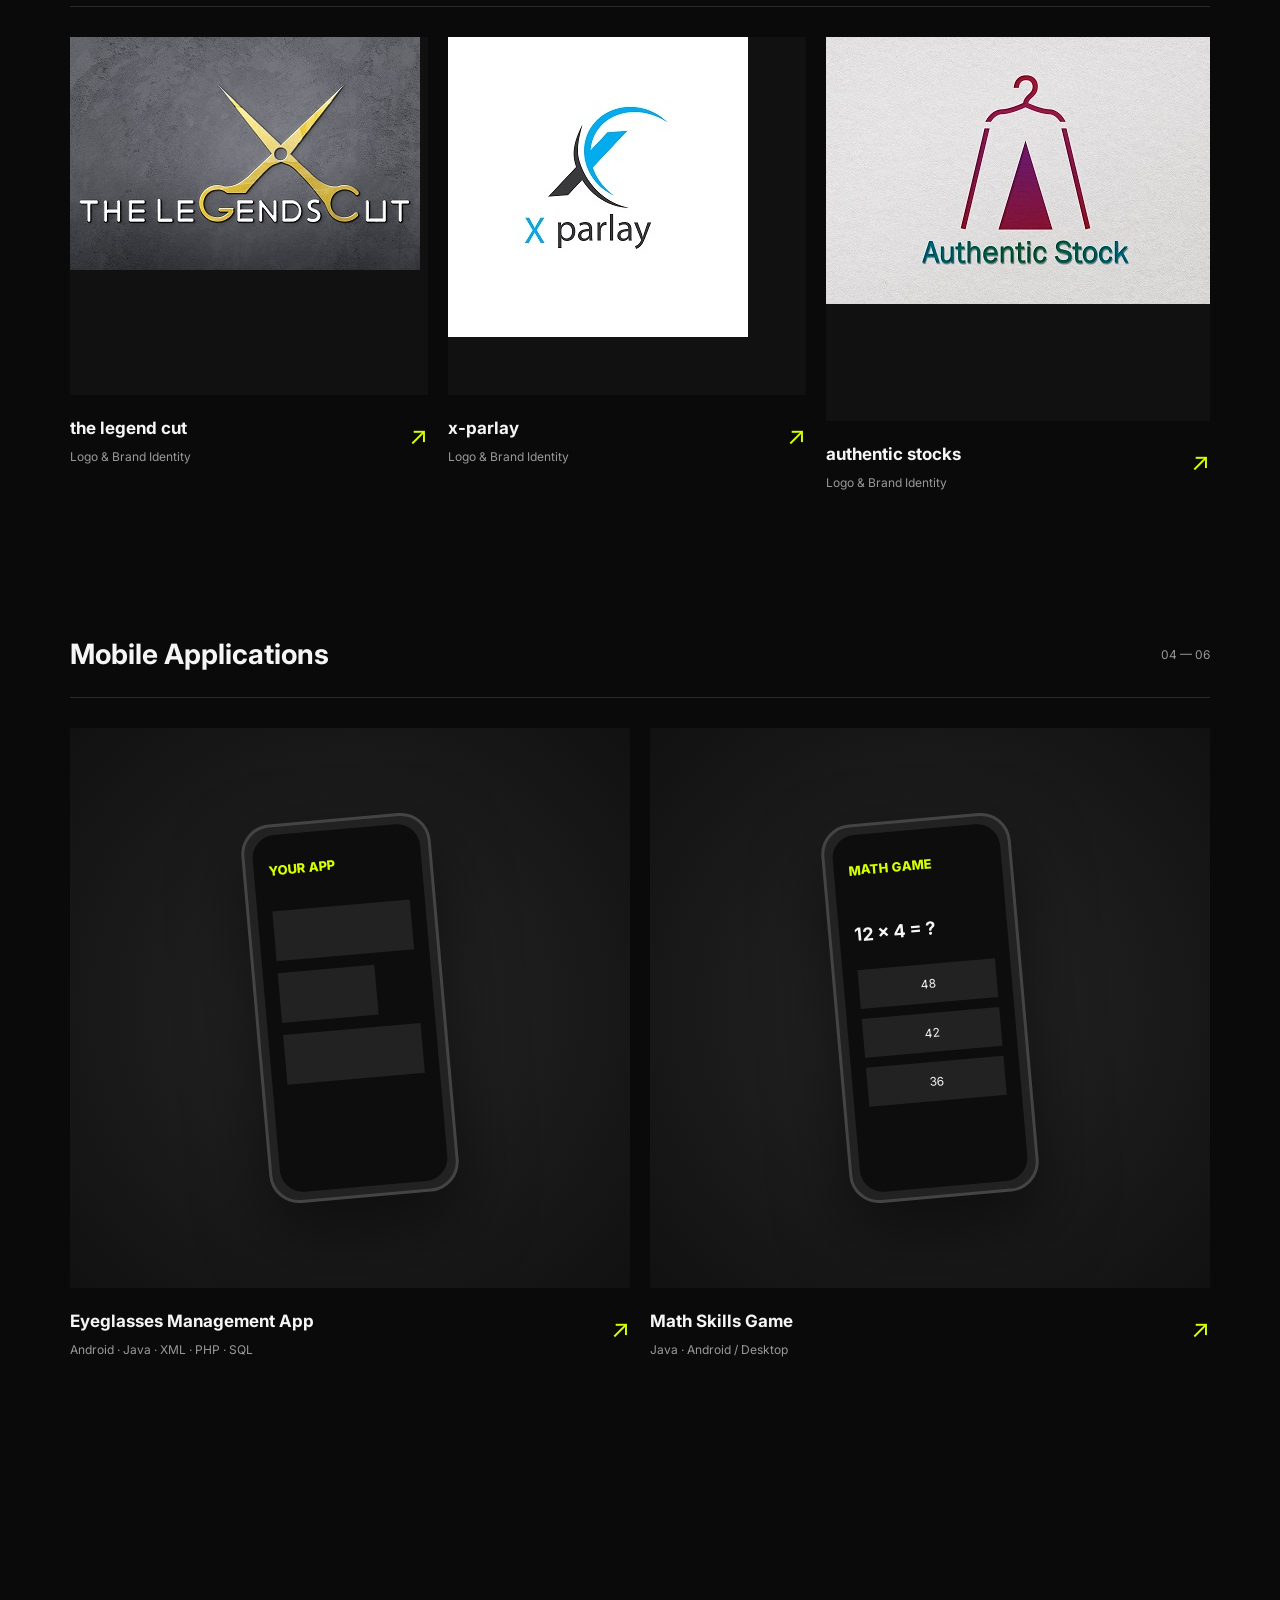
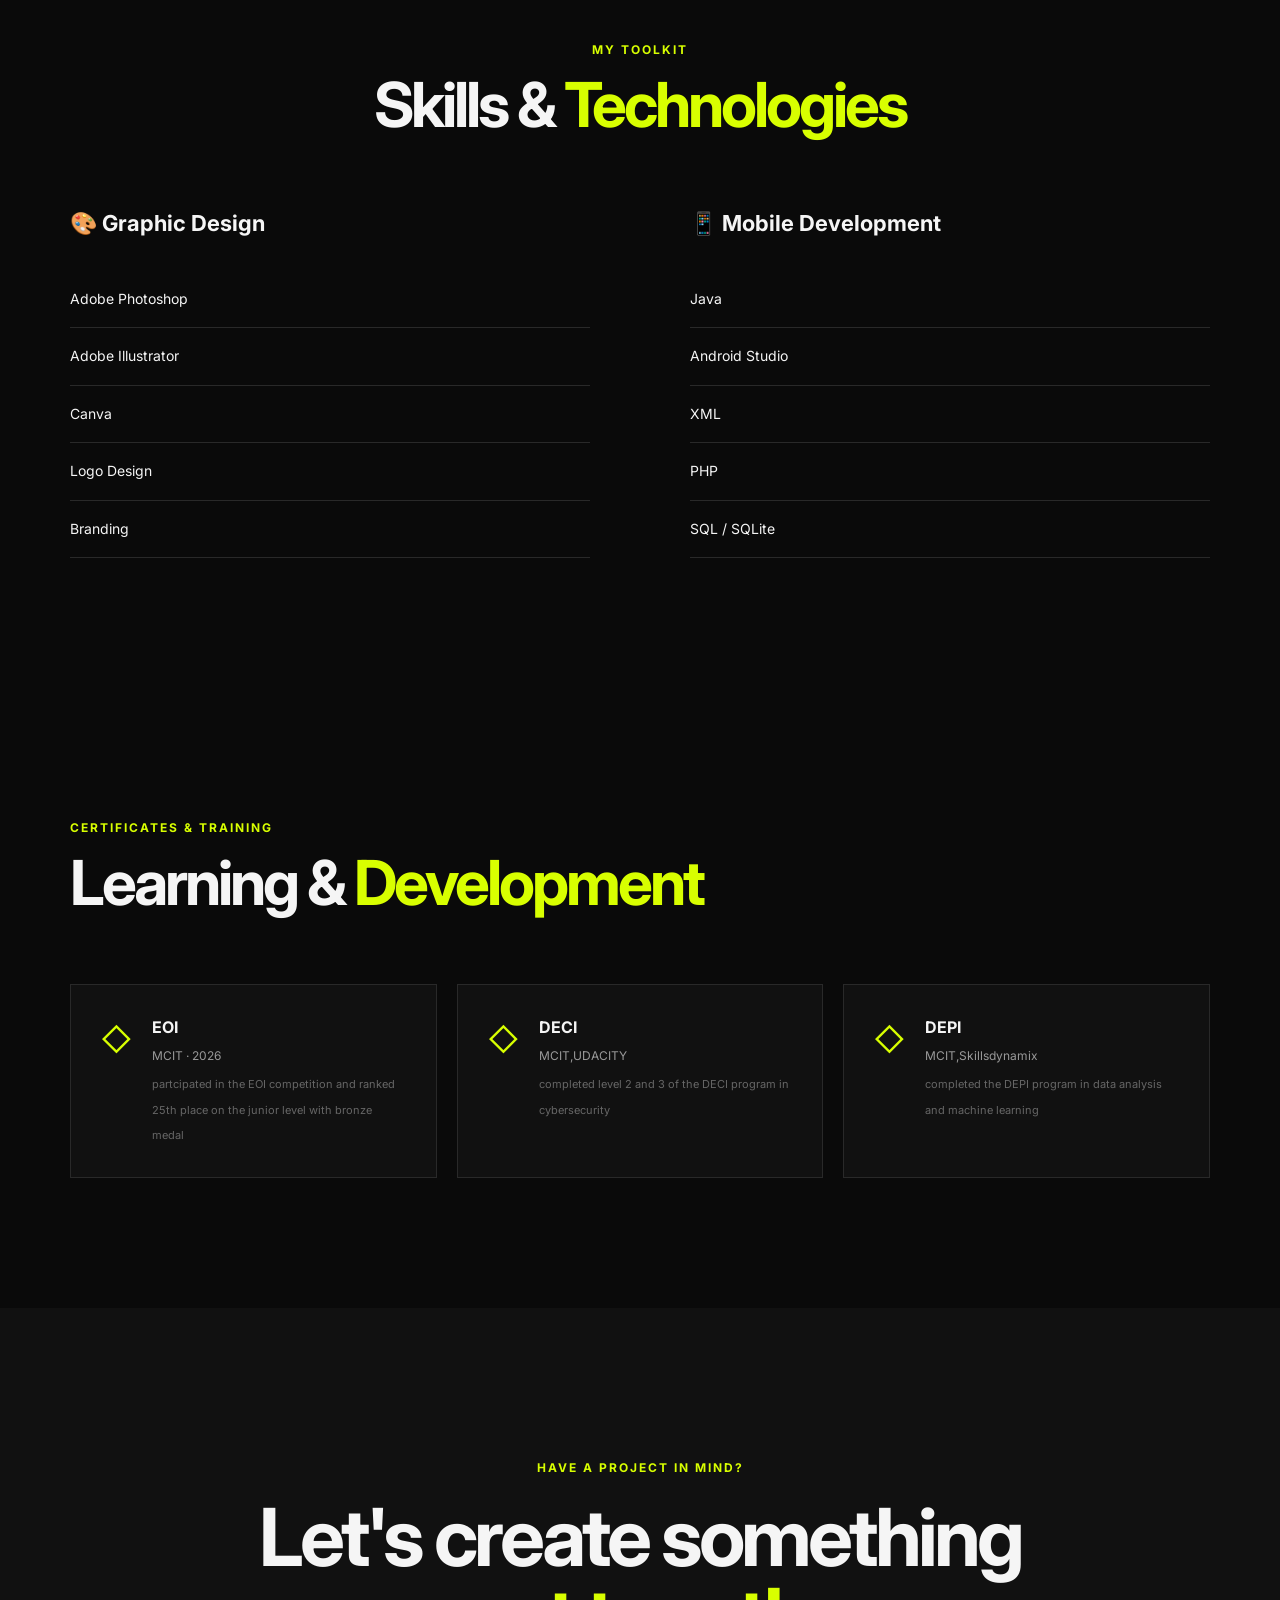
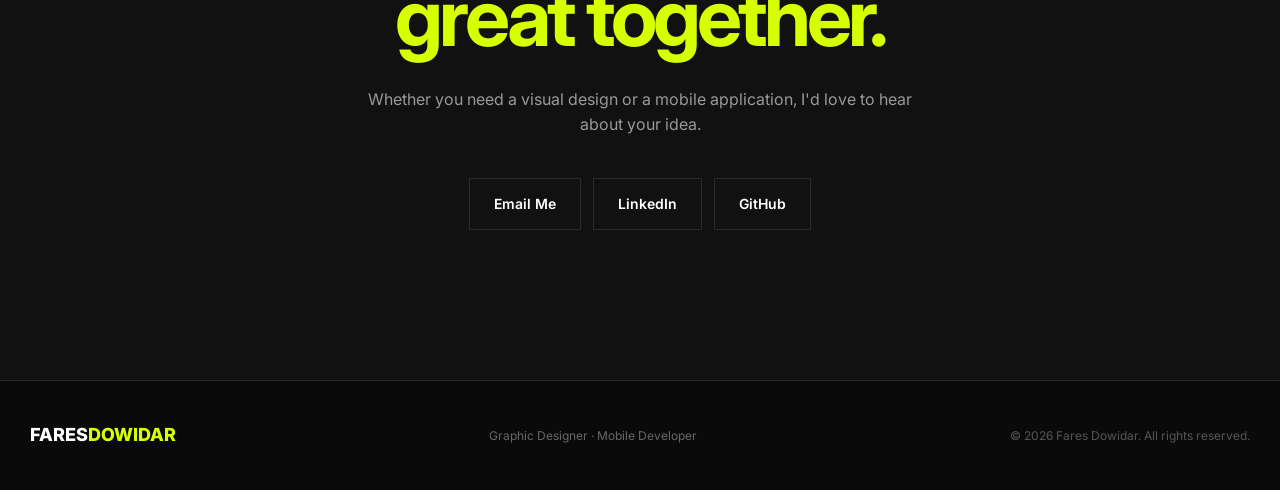
==== commit ab399905: "Add files via upload" ====
--- a/index.html
+++ b/index.html
@@ -117,7 +117,7 @@
     <div class="about-content">
 
         <div class="about-image">
-            <img src="C:\Users\fares\Desktop\over\imgs\294503077_721115969182712_6656905349977110721_n.jpg" alt="My graphic design project">
+            <img src="294503077_721115969182712_6656905349977110721_n.jpg" alt="My graphic design project">
 
         </div>
 
@@ -309,7 +309,7 @@
 
                 <div class="project-image">
 
-                        <img src="C:\Users\fares\Desktop\over\imgs\Mockup_of_Shining_Metallic_Logo_on_Stone_Wall.jpg" alt="My graphic design project">
+                        <img src="Mockup_of_Shining_Metallic_Logo_on_Stone_Wall.jpg" alt="My graphic design project">
 
 
                     <div class="project-overlay">
@@ -346,7 +346,7 @@
 
                 <div class="project-image">
 
-                        <img src="C:\Users\fares\Desktop\over\imgs\Untitled-1-[Recovered].jpg" alt="My graphic design project">
+                        <img src="Untitled-1-[Recovered].jpg" alt="My graphic design project">
 
 
                     <div class="project-overlay">
@@ -382,7 +382,7 @@
 
                 <div class="project-image">
 
-                        <img src="C:\Users\fares\Desktop\over\imgs\h04a copy.jpg" alt="My graphic design project">
+                        <img src="h04a copy.jpg" alt="My graphic design project">
 
 
                     <div class="project-overlay">
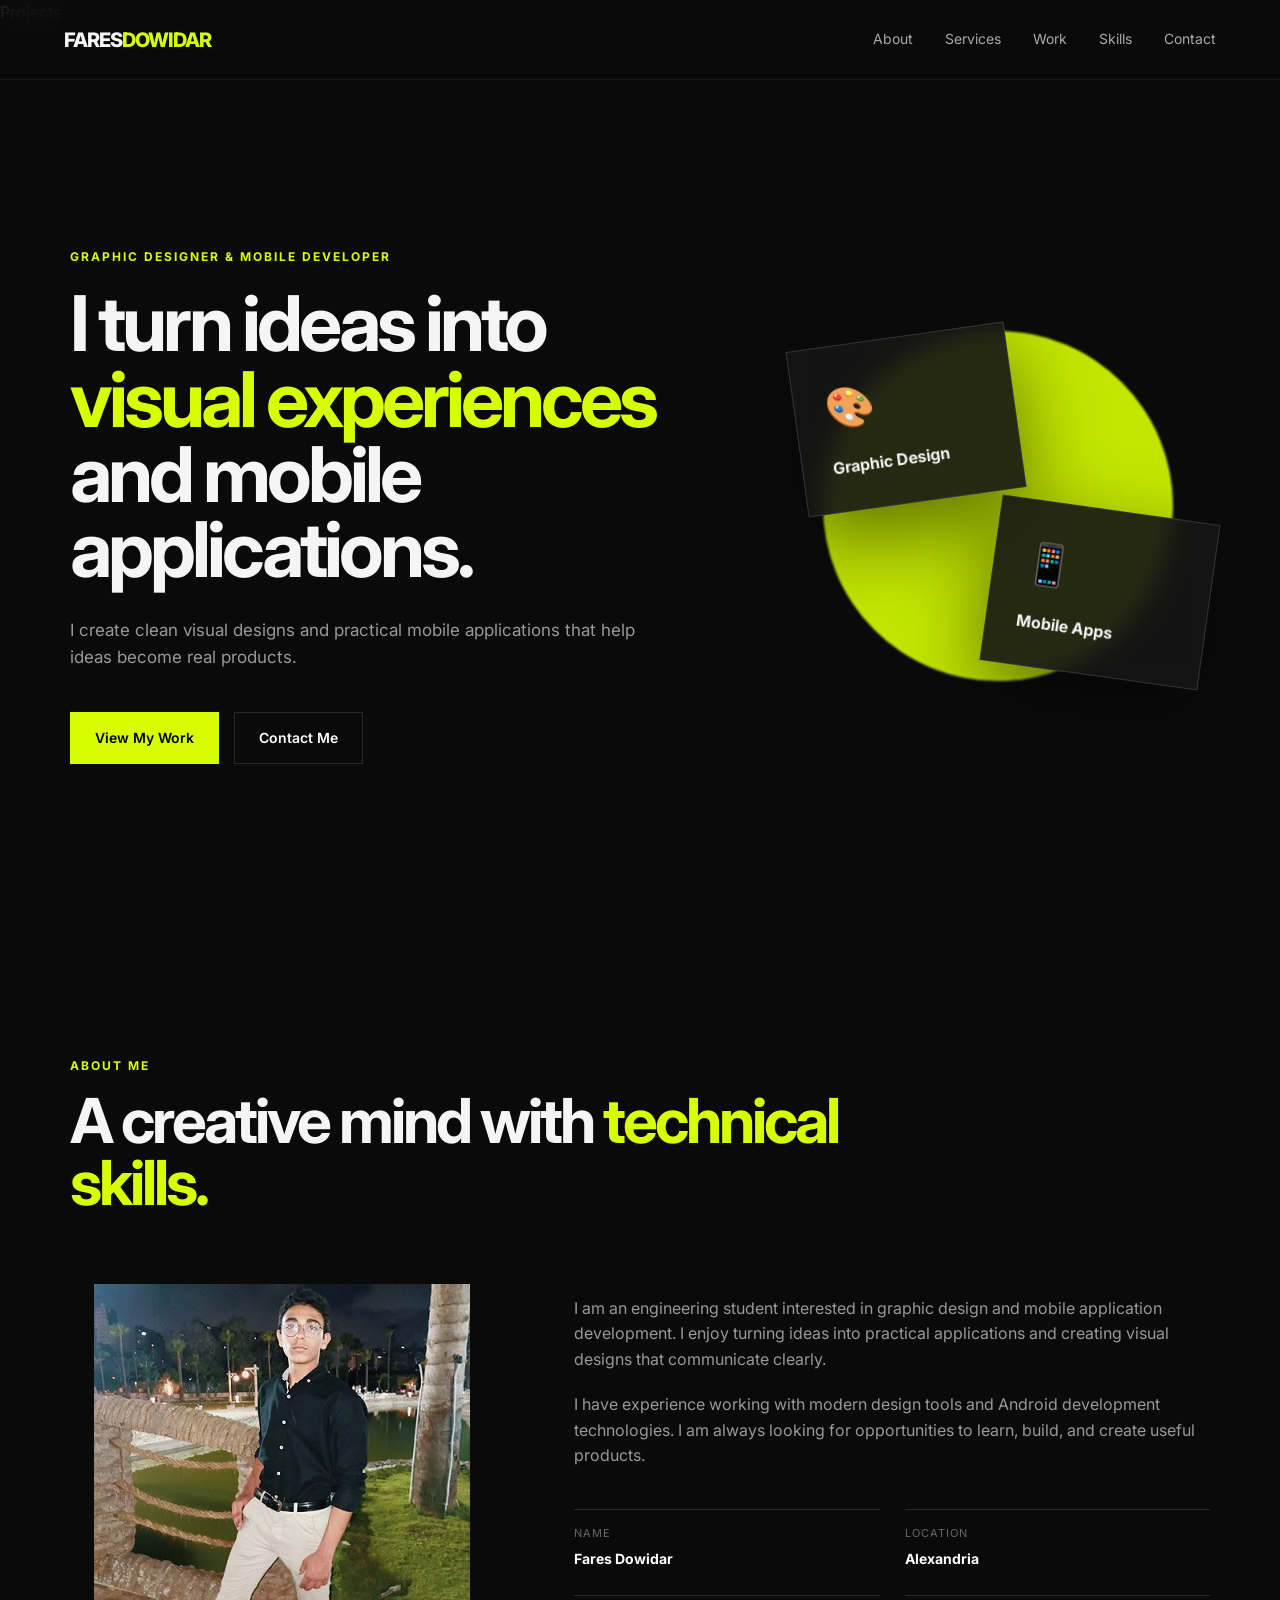
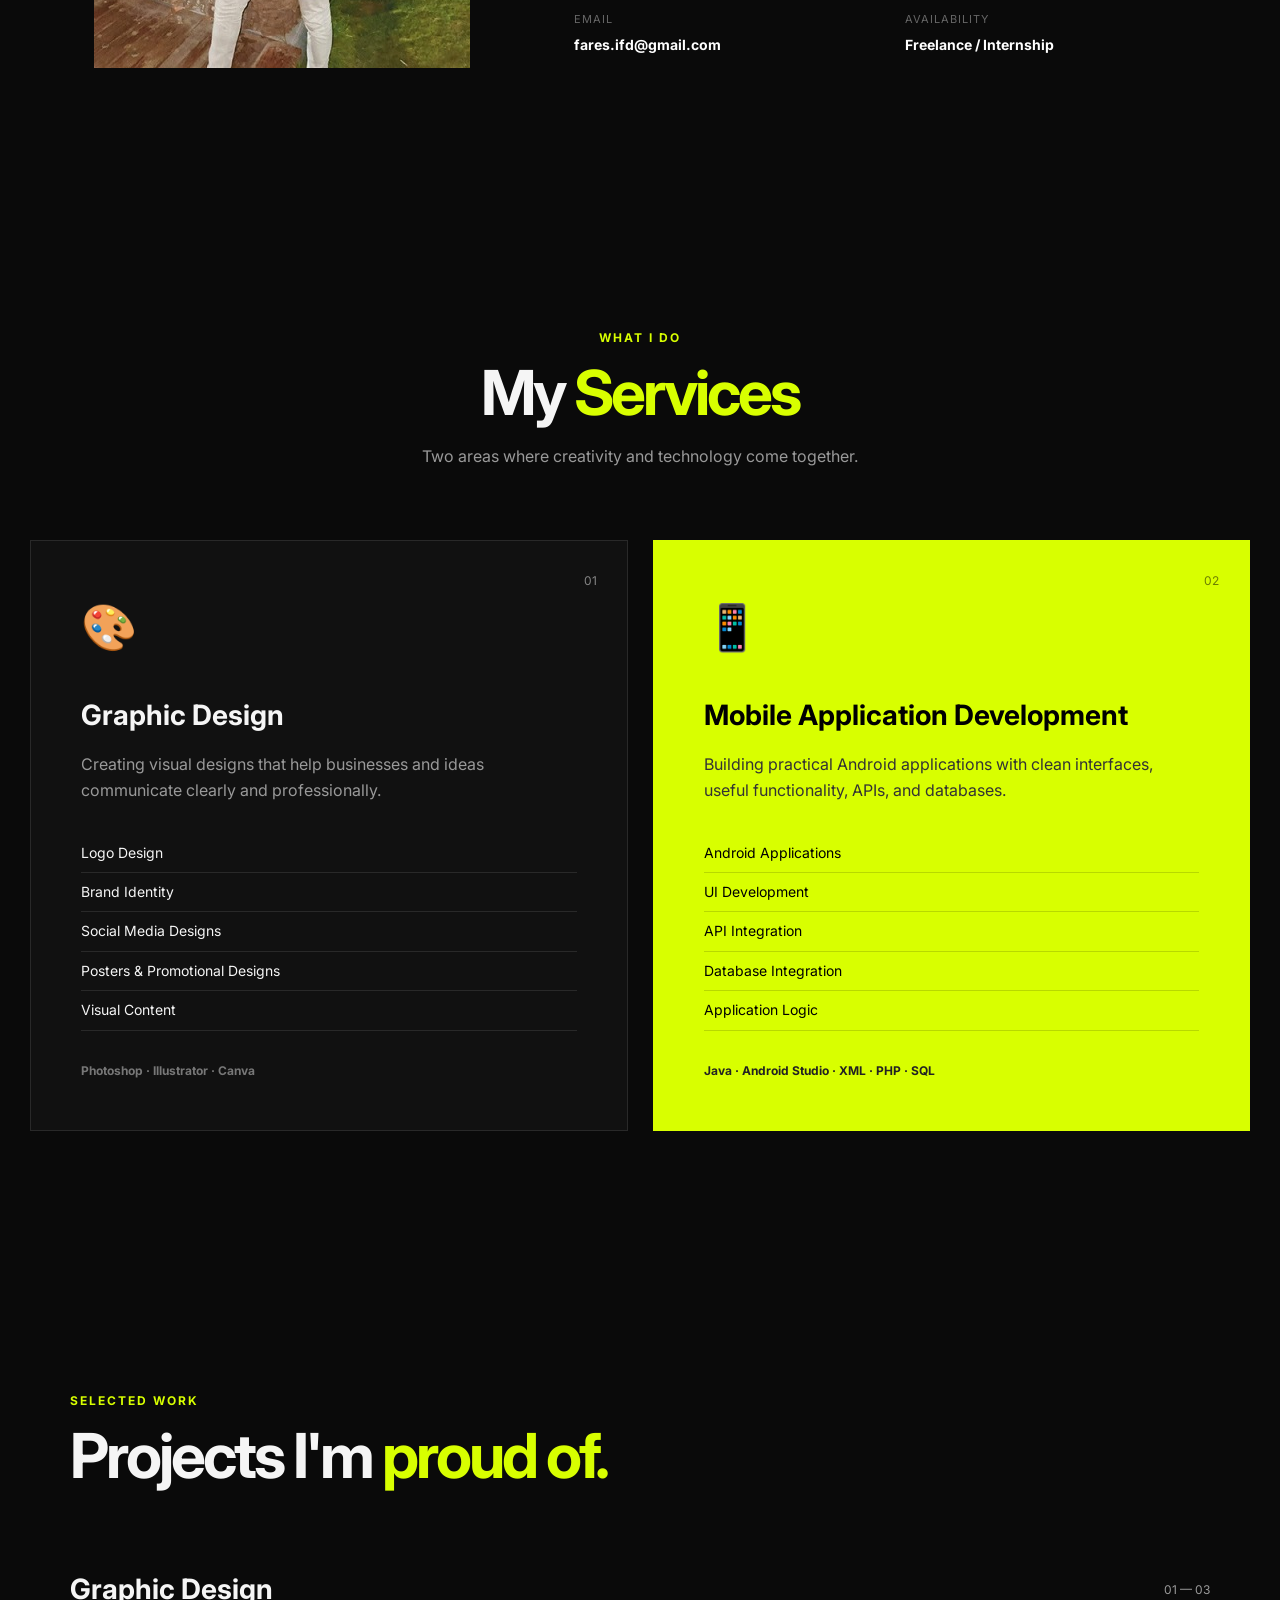
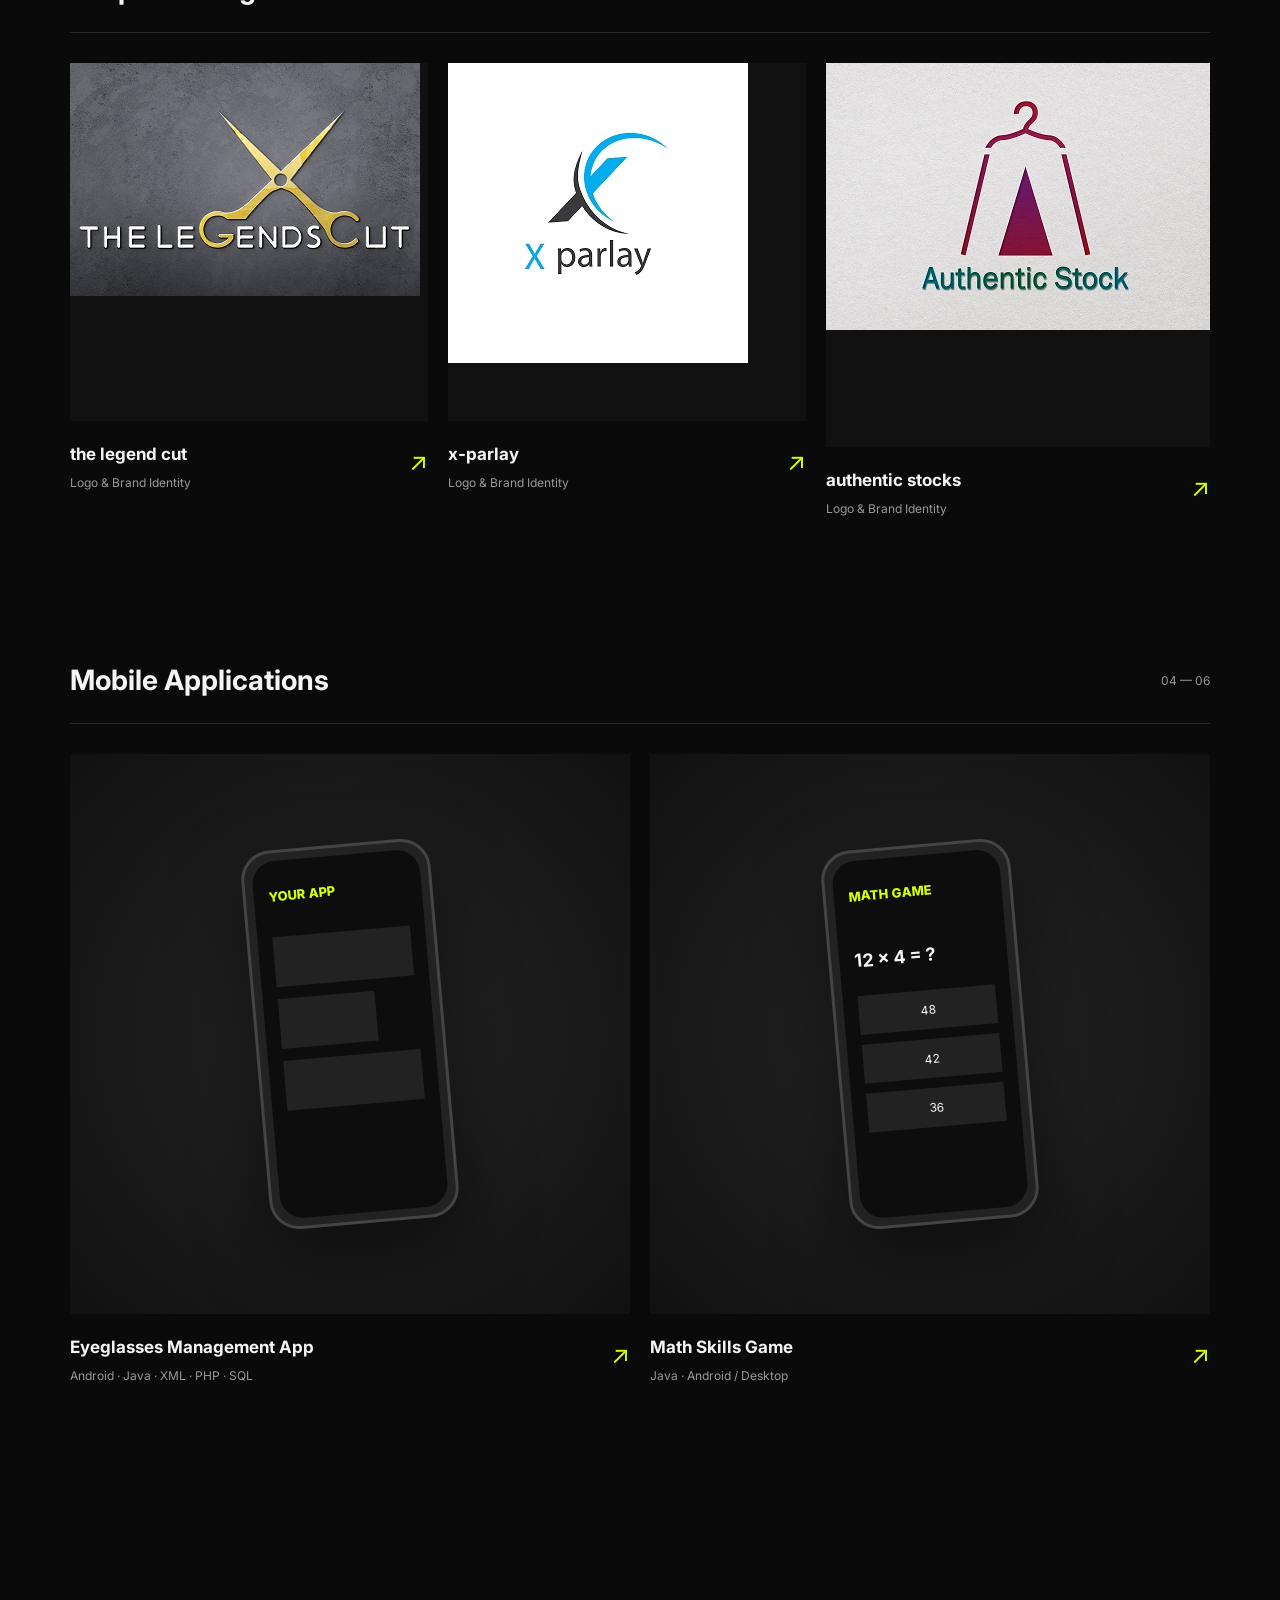
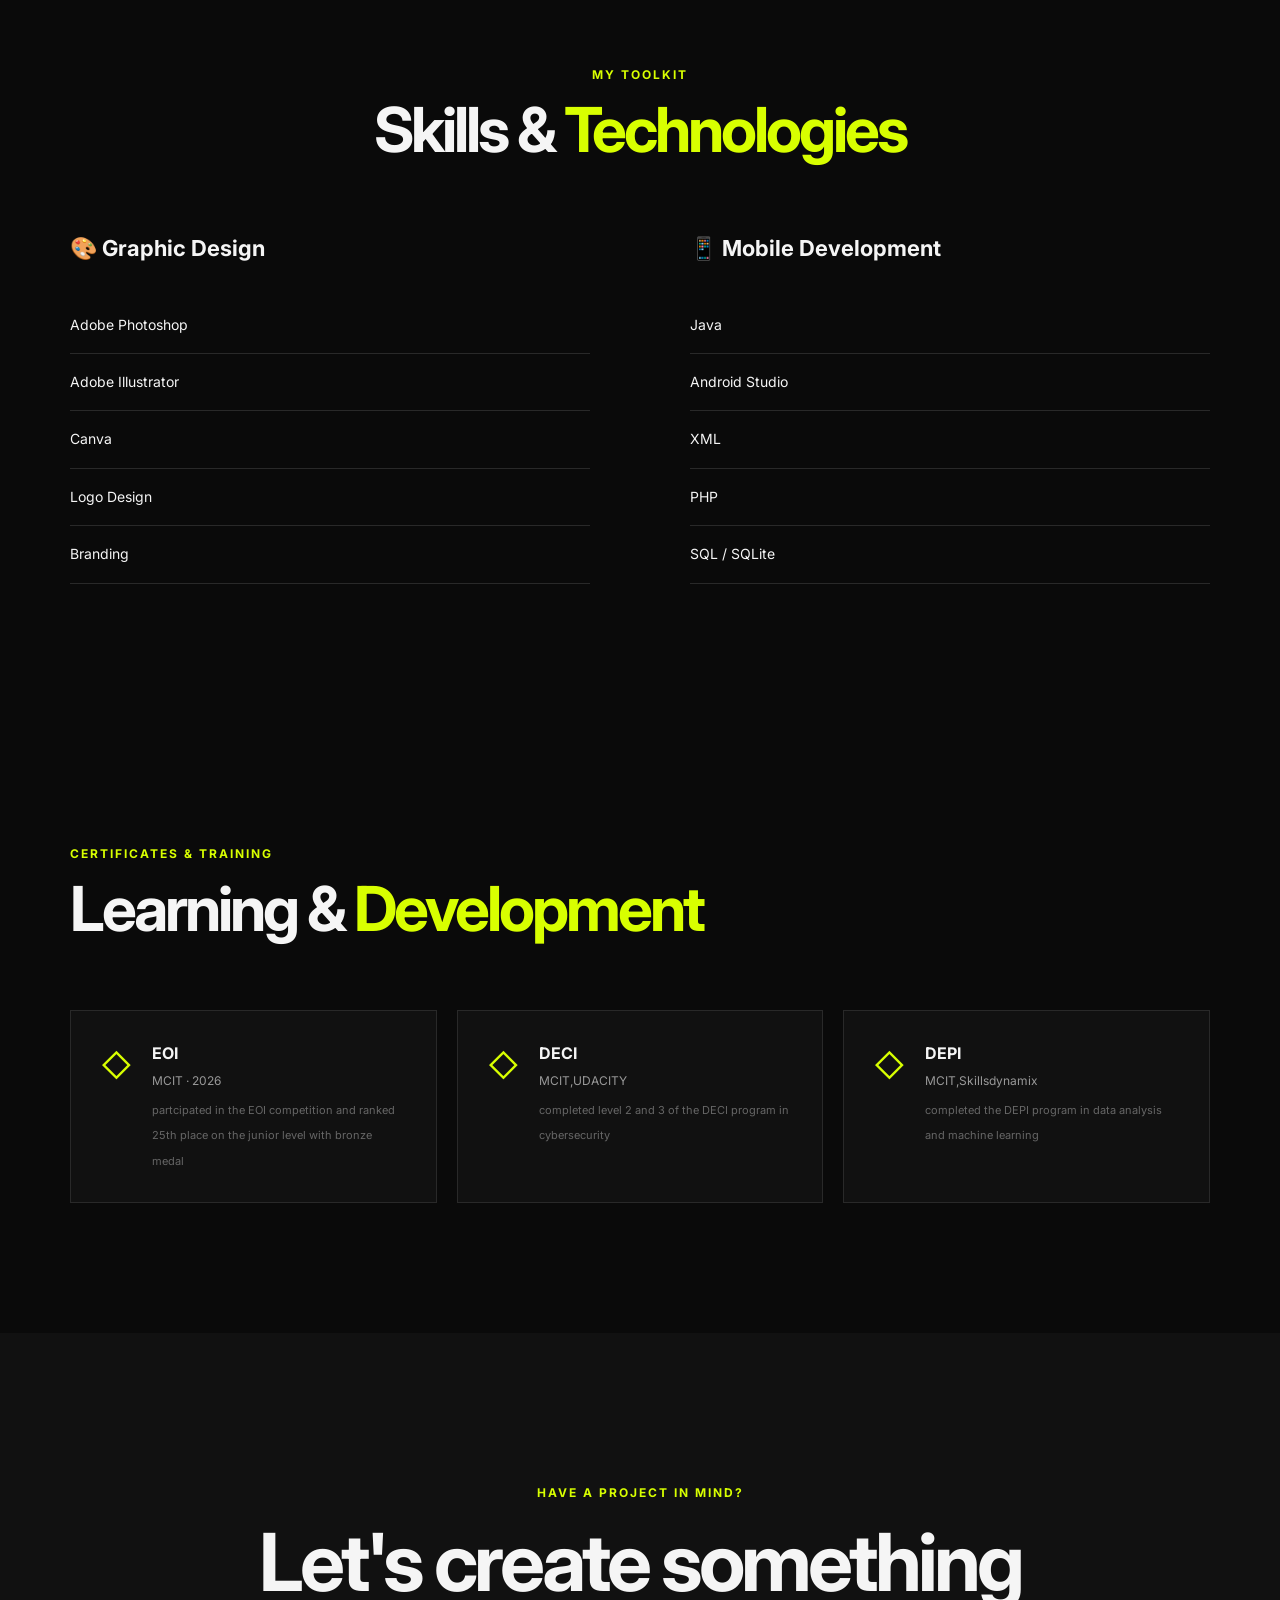
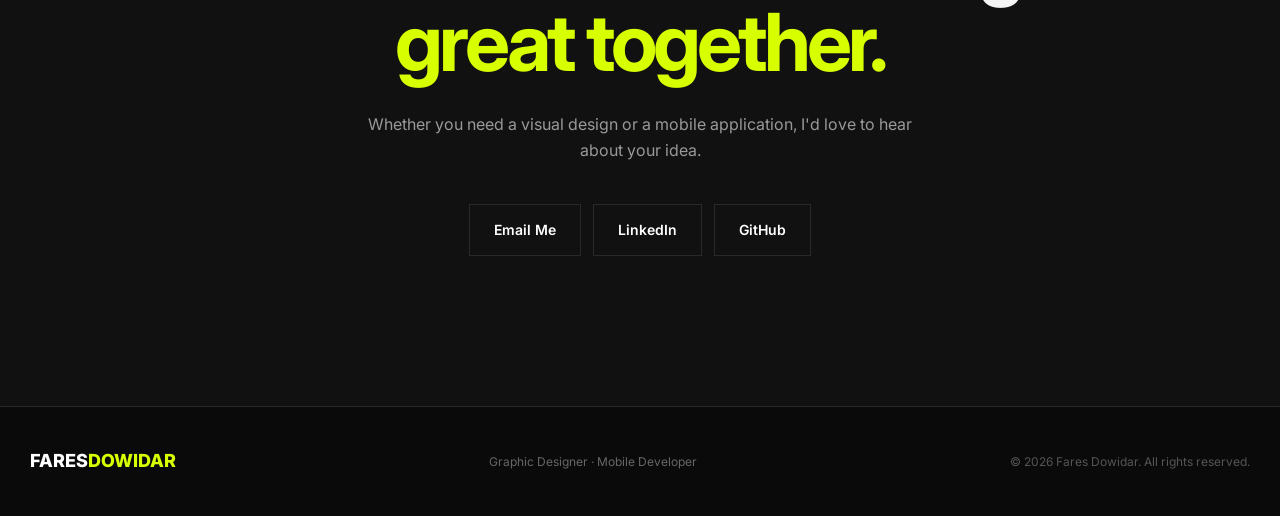
==== commit ce6e29d1: "Update greeting from 'Hello' to 'Goodbye'" ====
--- a/index.html
+++ b/index.html
@@ -1,6 +1,7 @@
 <!DOCTYPE html>
 <html lang="en">
 <head>
+    <a href="projects.html">Projects</a>
     <meta charset="UTF-8">
     <meta name="viewport" content="width=device-width, initial-scale=1.0">
 
@@ -117,7 +118,7 @@
     <div class="about-content">
 
         <div class="about-image">
-            <img src="294503077_721115969182712_6656905349977110721_n.jpg" alt="My graphic design project">
+            <img src="images/294503077_721115969182712_6656905349977110721_n.jpg" alt="My graphic design project">
 
         </div>
 
@@ -309,7 +310,7 @@
 
                 <div class="project-image">
 
-                        <img src="Mockup_of_Shining_Metallic_Logo_on_Stone_Wall.jpg" alt="My graphic design project">
+                        <img src="images/Mockup_of_Shining_Metallic_Logo_on_Stone_Wall.jpg" alt="My graphic design project">
 
 
                     <div class="project-overlay">
@@ -346,7 +347,7 @@
 
                 <div class="project-image">
 
-                        <img src="Untitled-1-[Recovered].jpg" alt="My graphic design project">
+                        <img src="images/Untitled-1-[Recovered].jpg" alt="My graphic design project">
 
 
                     <div class="project-overlay">
@@ -382,7 +383,7 @@
 
                 <div class="project-image">
 
-                        <img src="h04a copy.jpg" alt="My graphic design project">
+                        <img src="images/h04a copy.jpg" alt="My graphic design project">
 
 
                     <div class="project-overlay">
@@ -815,4 +816,4 @@
 <script src="script.js"></script>
 
 </body>
-</html>+</html>
